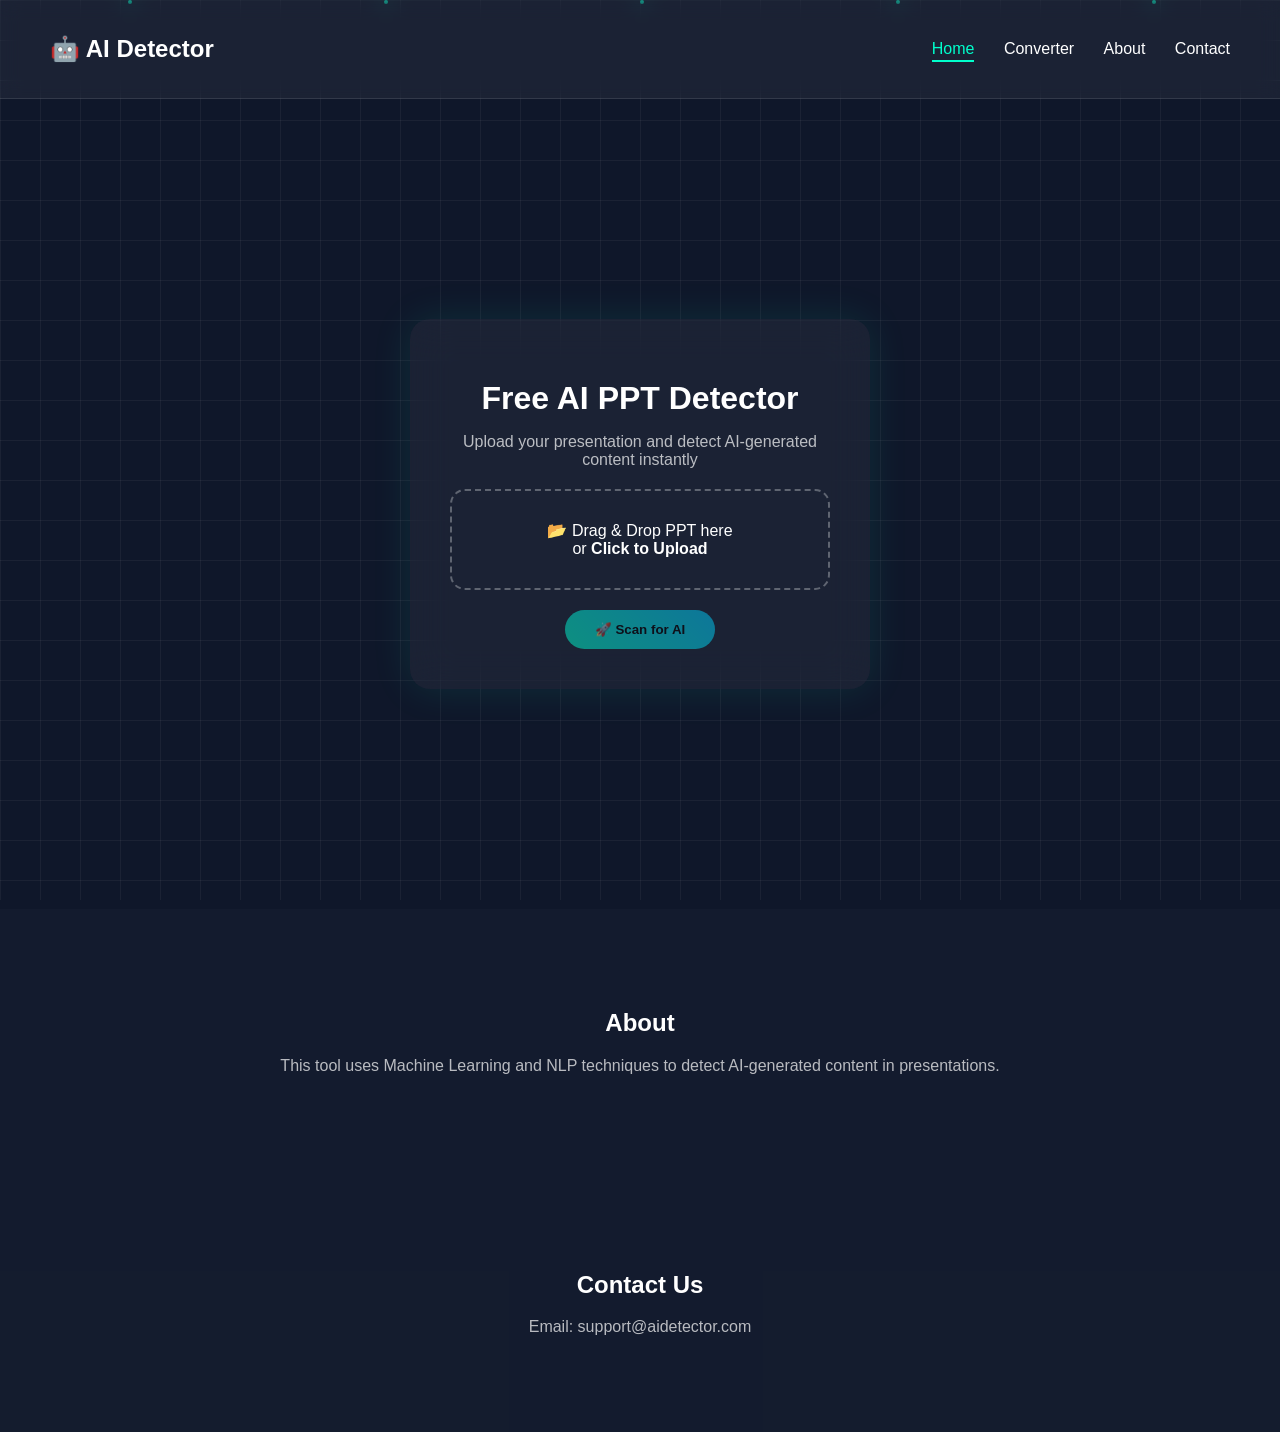
==== templates/index.html @ 137bdaca "Upload project without large dataset" ====
<!DOCTYPE html>
<html>
<head>
    <title>AI PPT Detector</title>
    <meta name="viewport" content="width=device-width, initial-scale=1.0">

    <style>
        body {
            margin: 0;
            font-family: 'Segoe UI', sans-serif;
            color: white;
            background: #0f172a;
            overflow-x: hidden;
        }

        /* GRID BACKGROUND */
        body::before {
            content: "";
            position: fixed;
            width: 100%;
            height: 100%;
            background-image: 
                linear-gradient(rgba(255,255,255,0.05) 1px, transparent 1px),
                linear-gradient(90deg, rgba(255,255,255,0.05) 1px, transparent 1px);
            background-size: 40px 40px;
            z-index: -1;
        }

        /* PARTICLES */
        .particles span {
            position: absolute;
            width: 4px;
            height: 4px;
            background: #00ffcc;
            border-radius: 50%;
            animation: float 10s linear infinite;
        }

        @keyframes float {
            from { transform: translateY(100vh); opacity: 0; }
            to { transform: translateY(-10vh); opacity: 1; }
        }

        /* NAVBAR */
        .navbar {
            display: flex;
            justify-content: space-between;
            align-items: center;
            padding: 15px 50px;
            background: rgba(255,255,255,0.05);
            backdrop-filter: blur(10px);
            border-bottom: 1px solid rgba(255,255,255,0.1);
            position: sticky;
            top: 0;
            z-index: 1000;
        }

        .nav-links a {
            margin-left: 25px;
            text-decoration: none;
            color: white;
            position: relative;
        }

        .nav-links a::after {
            content: "";
            position: absolute;
            width: 0%;
            height: 2px;
            bottom: -5px;
            left: 0;
            background: #00ffcc;
            transition: 0.3s;
        }

        .nav-links a:hover::after {
            width: 100%;
        }

        /* ACTIVE LINK */
        .nav-links a.active {
            color: #00ffcc;
        }

        .nav-links a.active::after {
            width: 100%;
        }

        /* MAIN */
        .main {
            display: flex;
            justify-content: center;
            align-items: center;
            height: 90vh;
        }

        /* CARD */
        .card {
            background: rgba(255,255,255,0.05);
            backdrop-filter: blur(20px);
            padding: 40px;
            border-radius: 20px;
            text-align: center;
            width: 380px;
            box-shadow: 0 0 40px rgba(0,255,200,0.1);
            animation: startup 1s ease;
        }

        @keyframes startup {
            from {
                opacity: 0;
                transform: scale(0.9) translateY(50px);
            }
            to {
                opacity: 1;
                transform: scale(1) translateY(0);
            }
        }

        h1 {
            margin-bottom: 10px;
        }

        p {
            opacity: 0.7;
        }

        /* UPLOAD BOX */
        .upload-box {
            border: 2px dashed rgba(255,255,255,0.3);
            padding: 30px;
            margin: 20px 0;
            border-radius: 15px;
            cursor: pointer;
            transition: 0.3s;
        }

        .upload-box.dragover {
            border-color: #00ffcc;
            background: rgba(0,255,200,0.1);
            transform: scale(1.02);
        }

        input[type="file"] {
            display: none;
        }

        /* PREVIEW */
        #filePreview {
            margin-top: 10px;
            display: none;
        }

        #fileName {
            font-weight: bold;
            color: #00ffcc;
        }

        #fileSize {
            font-size: 12px;
            opacity: 0.7;
        }

        #removeFile {
            margin-top: 8px;
            padding: 5px 10px;
            border: none;
            background: red;
            color: white;
            border-radius: 5px;
            cursor: pointer;
        }

        /* BUTTON */
        .scan-btn {
            padding: 12px 30px;
            border: none;
            border-radius: 30px;
            font-weight: bold;
            cursor: pointer;
            background: linear-gradient(45deg, #00ffcc, #00ccff);
            color: black;
            position: relative;
            overflow: hidden;
        }

        .scan-btn:disabled {
            opacity: 0.5;
            cursor: not-allowed;
        }

        .scan-btn::before {
            content: "";
            position: absolute;
            width: 200%;
            height: 200%;
            background: linear-gradient(120deg, transparent, rgba(255,255,255,0.6), transparent);
            top: -50%;
            left: -50%;
            transform: rotate(25deg);
            opacity: 0;
        }

        .scan-btn:hover::before {
            animation: shine 1s forwards;
        }

        @keyframes shine {
            0% { left: -50%; opacity: 0; }
            50% { opacity: 1; }
            100% { left: 150%; opacity: 0; }
        }

        .scan-btn:hover {
            transform: scale(1.05);
            box-shadow: 0 0 20px #00ffcc;
        }

        /* SECTIONS */
        .section {
            padding: 80px 20px;
            text-align: center;
            background: rgba(255,255,255,0.02);
        }

    </style>
</head>

<body>

<!-- PARTICLES -->
<div class="particles">
    <span style="left:10%; animation-delay:0s;"></span>
    <span style="left:30%; animation-delay:2s;"></span>
    <span style="left:50%; animation-delay:4s;"></span>
    <span style="left:70%; animation-delay:1s;"></span>
    <span style="left:90%; animation-delay:3s;"></span>
</div>

<!-- NAVBAR -->
<div class="navbar">
    <h2>🤖 AI Detector</h2>
    <div class="nav-links">
        <a href="/" class="active">Home</a>
        <a href="/converter">Converter</a>
        <a href="#about">About</a>
        <a href="#contact">Contact</a>
    </div>
</div>

<!-- MAIN -->
<div class="main">

    <div class="card">

        <h1>Free AI PPT Detector</h1>
        <p>Upload your presentation and detect AI-generated content instantly</p>

        <form id="uploadForm" action="/predict_ppt" method="post" enctype="multipart/form-data">

            <div id="dropArea" class="upload-box">
                <input type="file" id="fileInput" name="file" accept=".pptx">

                <div id="uploadText">
                    📂 Drag & Drop PPT here <br> or <b>Click to Upload</b>
                </div>

                <div id="filePreview">
                    <p id="fileName"></p>
                    <p id="fileSize"></p>
                    <button type="button" id="removeFile">❌ Remove</button>
                </div>
            </div>

            <button class="scan-btn" id="scanBtn" disabled>🚀 Scan for AI</button>

        </form>

    </div>

</div>

<!-- ABOUT -->
<div id="about" class="section">
    <h2>About</h2>
    <p>This tool uses Machine Learning and NLP techniques to detect AI-generated content in presentations.</p>
</div>

<!-- CONTACT -->
<div id="contact" class="section">
    <h2>Contact Us</h2>
    <p>Email: support@aidetector.com</p>
</div>

<!-- JS -->
<script>
const dropArea = document.getElementById("dropArea");
const fileInput = document.getElementById("fileInput");
const filePreview = document.getElementById("filePreview");
const fileName = document.getElementById("fileName");
const fileSize = document.getElementById("fileSize");
const removeBtn = document.getElementById("removeFile");
const scanBtn = document.getElementById("scanBtn");
const uploadText = document.getElementById("uploadText");

dropArea.addEventListener("click", () => fileInput.click());

["dragenter", "dragover"].forEach(event => {
    dropArea.addEventListener(event, e => {
        e.preventDefault();
        dropArea.classList.add("dragover");
    });
});

["dragleave", "drop"].forEach(event => {
    dropArea.addEventListener(event, e => {
        e.preventDefault();
        dropArea.classList.remove("dragover");
    });
});

dropArea.addEventListener("drop", e => {
    const file = e.dataTransfer.files[0];
    handleFile(file);
});

fileInput.addEventListener("change", () => {
    handleFile(fileInput.files[0]);
});

function handleFile(file) {
    if (!file) return;

    if (!file.name.endsWith(".pptx")) {
        alert("Only .pptx files allowed!");
        return;
    }

    const dataTransfer = new DataTransfer();
    dataTransfer.items.add(file);
    fileInput.files = dataTransfer.files;

    uploadText.style.display = "none";
    filePreview.style.display = "block";

    fileName.innerText = "📄 " + file.name;
    fileSize.innerText = (file.size / 1024).toFixed(2) + " KB";

    scanBtn.disabled = false;
}

removeBtn.addEventListener("click", () => {
    fileInput.value = "";
    filePreview.style.display = "none";
    uploadText.style.display = "block";
    scanBtn.disabled = true;
});
</script>

</body>
</html>
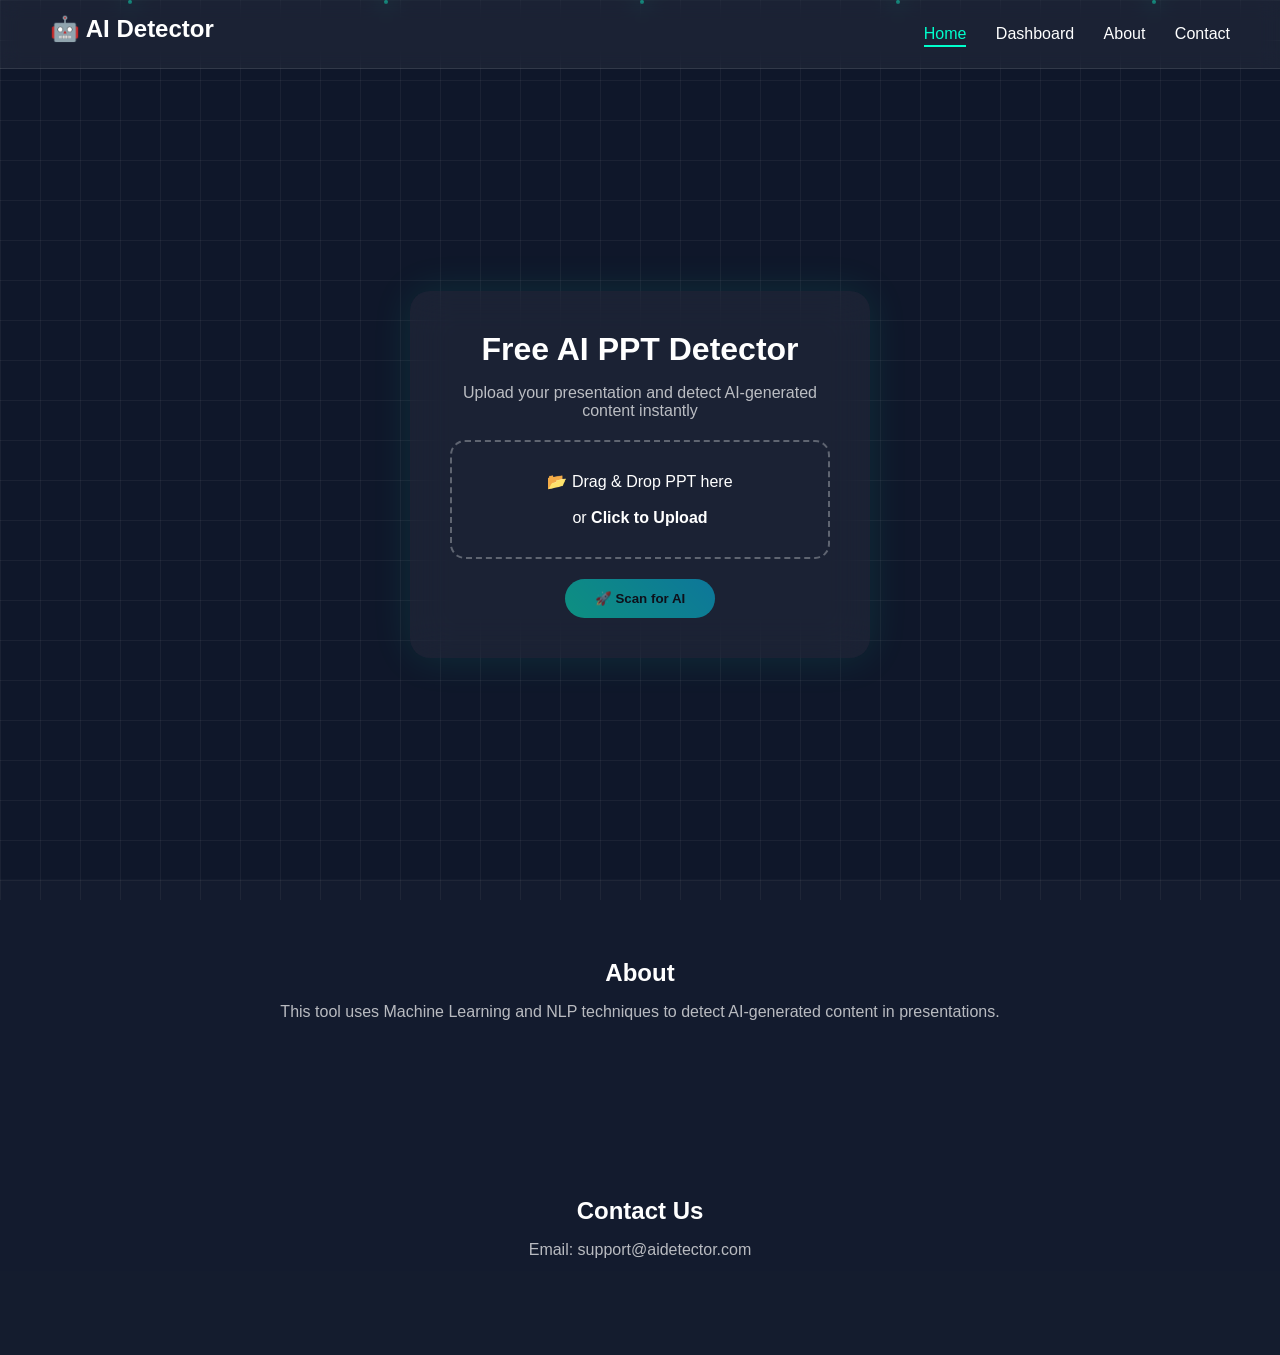
==== commit bc8751ef: "added dashboard" ====
--- a/templates/index.html
+++ b/templates/index.html
@@ -1,7 +1,7 @@
 <!DOCTYPE html>
 <html>
 <head>
-    <title>AI PPT Detector</title>
+    <title>AI PPT Detector & Dashboard</title>
     <meta name="viewport" content="width=device-width, initial-scale=1.0">
 
     <style>
@@ -60,6 +60,7 @@
             text-decoration: none;
             color: white;
             position: relative;
+            cursor: pointer;
         }
 
         .nav-links a::after {
@@ -77,7 +78,6 @@
             width: 100%;
         }
 
-        /* ACTIVE LINK */
         .nav-links a.active {
             color: #00ffcc;
         }
@@ -86,15 +86,30 @@
             width: 100%;
         }
 
-        /* MAIN */
-        .main {
+        /* VIEW CONTAINER */
+        .view {
+            display: none;
+            min-height: 90vh;
+            padding: 40px 20px;
+            box-sizing: border-box;
+            animation: startup 0.5s ease;
+        }
+
+        .view.active {
             display: flex;
+        }
+
+        #homeView {
             justify-content: center;
             align-items: center;
-            height: 90vh;
-        }
-
-        /* CARD */
+        }
+
+        #dashboardView {
+            flex-direction: column;
+            align-items: center;
+        }
+
+        /* CARD (Home) */
         .card {
             background: rgba(255,255,255,0.05);
             backdrop-filter: blur(20px);
@@ -103,21 +118,15 @@
             text-align: center;
             width: 380px;
             box-shadow: 0 0 40px rgba(0,255,200,0.1);
-            animation: startup 1s ease;
         }
 
         @keyframes startup {
-            from {
-                opacity: 0;
-                transform: scale(0.9) translateY(50px);
-            }
-            to {
-                opacity: 1;
-                transform: scale(1) translateY(0);
-            }
-        }
-
-        h1 {
+            from { opacity: 0; transform: translateY(20px); }
+            to { opacity: 1; transform: translateY(0); }
+        }
+
+        h1, h2, h3 {
+            margin-top: 0;
             margin-bottom: 10px;
         }
 
@@ -141,31 +150,17 @@
             transform: scale(1.02);
         }
 
-        input[type="file"] {
-            display: none;
-        }
+        input[type="file"] { display: none; }
 
         /* PREVIEW */
-        #filePreview {
-            margin-top: 10px;
-            display: none;
-        }
-
-        #fileName {
-            font-weight: bold;
-            color: #00ffcc;
-        }
-
-        #fileSize {
-            font-size: 12px;
-            opacity: 0.7;
-        }
-
+        #filePreview { margin-top: 10px; display: none; }
+        #fileName { font-weight: bold; color: #00ffcc; }
+        #fileSize { font-size: 12px; opacity: 0.7; }
         #removeFile {
             margin-top: 8px;
             padding: 5px 10px;
             border: none;
-            background: red;
+            background: rgba(255, 50, 50, 0.8);
             color: white;
             border-radius: 5px;
             cursor: pointer;
@@ -201,7 +196,7 @@
             opacity: 0;
         }
 
-        .scan-btn:hover::before {
+        .scan-btn:hover:not(:disabled)::before {
             animation: shine 1s forwards;
         }
 
@@ -211,10 +206,119 @@
             100% { left: 150%; opacity: 0; }
         }
 
-        .scan-btn:hover {
+        .scan-btn:hover:not(:disabled) {
             transform: scale(1.05);
             box-shadow: 0 0 20px #00ffcc;
         }
+
+        /* --- DASHBOARD STYLES --- */
+        .dashboard-header {
+            width: 100%;
+            max-width: 1200px;
+            margin-bottom: 30px;
+        }
+
+        .dashboard-grid {
+            display: grid;
+            grid-template-columns: repeat(auto-fit, minmax(300px, 1fr));
+            gap: 20px;
+            width: 100%;
+            max-width: 1200px;
+        }
+
+        .dash-card {
+            background: rgba(255,255,255,0.05);
+            backdrop-filter: blur(10px);
+            border: 1px solid rgba(255,255,255,0.1);
+            border-radius: 15px;
+            padding: 25px;
+            display: flex;
+            flex-direction: column;
+            box-shadow: 0 10px 30px rgba(0,0,0,0.2);
+        }
+
+        .dash-card h3 {
+            font-size: 16px;
+            color: #00ffcc;
+            margin-bottom: 20px;
+            border-bottom: 1px solid rgba(255,255,255,0.1);
+            padding-bottom: 10px;
+        }
+
+        /* Donut Chart Mockup */
+        .donut-chart {
+            width: 120px;
+            height: 120px;
+            border-radius: 50%;
+            background: conic-gradient(#00ffcc 80%, rgba(255,255,255,0.1) 0);
+            display: flex;
+            align-items: center;
+            justify-content: center;
+            margin: 10px auto;
+            position: relative;
+        }
+
+        .donut-chart::before {
+            content: "";
+            position: absolute;
+            width: 90px;
+            height: 90px;
+            background: #141e33; /* Matches slightly lighter than bg */
+            border-radius: 50%;
+        }
+
+        .donut-value {
+            position: relative;
+            font-size: 24px;
+            font-weight: bold;
+            color: white;
+            z-index: 1;
+        }
+
+        /* Bar Chart Mockup */
+        .bar-chart {
+            display: flex;
+            align-items: flex-end;
+            justify-content: space-between;
+            height: 120px;
+            margin-top: auto;
+            padding-top: 20px;
+        }
+
+        .bar {
+            width: 15%;
+            background: linear-gradient(to top, rgba(0,204,255,0.2), #00ccff);
+            border-radius: 5px 5px 0 0;
+            position: relative;
+            transition: 0.3s;
+        }
+
+        .bar:hover {
+            background: linear-gradient(to top, rgba(0,255,204,0.2), #00ffcc);
+            transform: scaleY(1.05);
+        }
+
+        .bar::after {
+            content: attr(data-val);
+            position: absolute;
+            top: -20px;
+            left: 50%;
+            transform: translateX(-50%);
+            font-size: 12px;
+            opacity: 0.8;
+        }
+
+        /* Stats List Mockup */
+        .stat-row {
+            display: flex;
+            justify-content: space-between;
+            padding: 10px 0;
+            border-bottom: 1px dashed rgba(255,255,255,0.1);
+            font-size: 14px;
+        }
+        .stat-row:last-child { border-bottom: none; }
+        .stat-label { opacity: 0.8; }
+        .stat-value { font-weight: bold; color: #00ccff; }
 
         /* SECTIONS */
         .section {
@@ -222,13 +326,11 @@
             text-align: center;
             background: rgba(255,255,255,0.02);
         }
-
     </style>
 </head>
 
 <body>
 
-<!-- PARTICLES -->
 <div class="particles">
     <span style="left:10%; animation-delay:0s;"></span>
     <span style="left:30%; animation-delay:2s;"></span>
@@ -237,63 +339,116 @@
     <span style="left:90%; animation-delay:3s;"></span>
 </div>
 
-<!-- NAVBAR -->
 <div class="navbar">
     <h2>🤖 AI Detector</h2>
     <div class="nav-links">
-        <a href="/" class="active">Home</a>
-        <a href="/converter">Converter</a>
+        <a onclick="switchTab('home')" id="nav-home" class="active">Home</a>
+        <a onclick="switchTab('dashboard')" id="nav-dash">Dashboard</a>
         <a href="#about">About</a>
         <a href="#contact">Contact</a>
     </div>
 </div>
 
-<!-- MAIN -->
-<div class="main">
-
+<div id="homeView" class="view active">
     <div class="card">
-
         <h1>Free AI PPT Detector</h1>
         <p>Upload your presentation and detect AI-generated content instantly</p>
 
         <form id="uploadForm" action="/predict_ppt" method="post" enctype="multipart/form-data">
-
             <div id="dropArea" class="upload-box">
                 <input type="file" id="fileInput" name="file" accept=".pptx">
-
                 <div id="uploadText">
-                    📂 Drag & Drop PPT here <br> or <b>Click to Upload</b>
+                    📂 Drag & Drop PPT here <br><br> or <b>Click to Upload</b>
                 </div>
-
                 <div id="filePreview">
                     <p id="fileName"></p>
                     <p id="fileSize"></p>
                     <button type="button" id="removeFile">❌ Remove</button>
                 </div>
             </div>
-
             <button class="scan-btn" id="scanBtn" disabled>🚀 Scan for AI</button>
-
         </form>
-
     </div>
-
 </div>
 
-<!-- ABOUT -->
+<div id="dashboardView" class="view">
+    <div class="dashboard-header">
+        <h2>Performance Dashboard</h2>
+        <p>Analyze AI detection statistics and presentation metrics.</p>
+    </div>
+
+    <div class="dashboard-grid">
+        <div class="dash-card">
+            <h3>Overall AI Risk Score</h3>
+            <div class="donut-chart">
+                <span class="donut-value">80%</span>
+            </div>
+            <p style="text-align: center; font-size: 14px; margin-top: 15px;">High probability of AI-generated content detected across recent scans.</p>
+        </div>
+
+        <div class="dash-card">
+            <h3>Recent Scan Metrics</h3>
+            <div class="stat-row">
+                <span class="stat-label">Total Presentations Scanned</span>
+                <span class="stat-value">142</span>
+            </div>
+            <div class="stat-row">
+                <span class="stat-label">AI Flags Triggered</span>
+                <span class="stat-value">84</span>
+            </div>
+            <div class="stat-row">
+                <span class="stat-label">Human Written Avg</span>
+                <span class="stat-value">62%</span>
+            </div>
+            <div class="stat-row">
+                <span class="stat-label">Processing Time</span>
+                <span class="stat-value">1.2s</span>
+            </div>
+        </div>
+
+        <div class="dash-card">
+            <h3>AI Detections by Month</h3>
+            <div class="bar-chart">
+                <div class="bar" style="height: 40%;" data-val="Jan"></div>
+                <div class="bar" style="height: 65%;" data-val="Feb"></div>
+                <div class="bar" style="height: 85%;" data-val="Mar"></div>
+                <div class="bar" style="height: 50%;" data-val="Apr"></div>
+                <div class="bar" style="height: 90%;" data-val="May"></div>
+                <div class="bar" style="height: 70%;" data-val="Jun"></div>
+            </div>
+        </div>
+    </div>
+</div>
+
 <div id="about" class="section">
     <h2>About</h2>
     <p>This tool uses Machine Learning and NLP techniques to detect AI-generated content in presentations.</p>
 </div>
 
-<!-- CONTACT -->
 <div id="contact" class="section">
     <h2>Contact Us</h2>
     <p>Email: support@aidetector.com</p>
 </div>
 
-<!-- JS -->
 <script>
+// --- UI TAB SWITCHING LOGIC ---
+function switchTab(tabId) {
+    // Update Nav Links
+    document.getElementById('nav-home').classList.remove('active');
+    document.getElementById('nav-dash').classList.remove('active');
+    
+    if(tabId === 'home') {
+        document.getElementById('nav-home').classList.add('active');
+        document.getElementById('homeView').classList.add('active');
+        document.getElementById('dashboardView').classList.remove('active');
+    } else {
+        document.getElementById('nav-dash').classList.add('active');
+        document.getElementById('dashboardView').classList.add('active');
+        document.getElementById('homeView').classList.remove('active');
+    }
+}
+
+// --- FILE UPLOAD LOGIC ---
 const dropArea = document.getElementById("dropArea");
 const fileInput = document.getElementById("fileInput");
 const filePreview = document.getElementById("filePreview");
@@ -349,7 +504,8 @@
     scanBtn.disabled = false;
 }
 
-removeBtn.addEventListener("click", () => {
+removeBtn.addEventListener("click", (e) => {
+    e.stopPropagation(); // Prevent triggering the upload click
     fileInput.value = "";
     filePreview.style.display = "none";
     uploadText.style.display = "block";
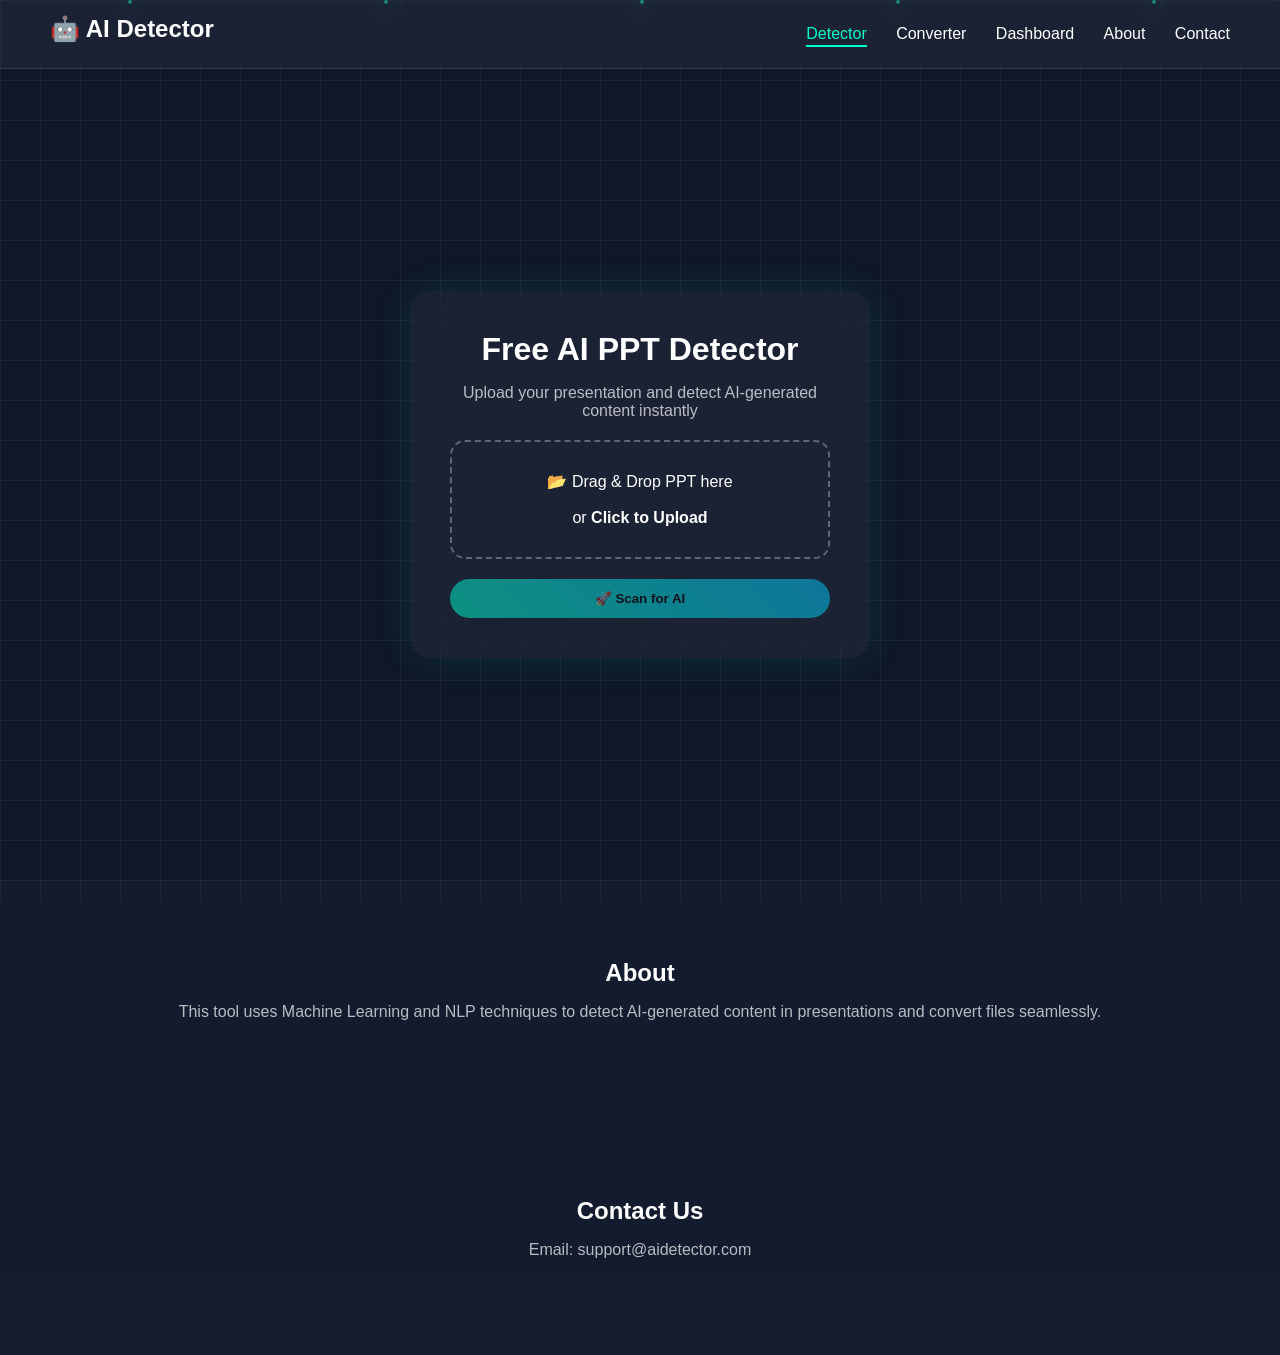
==== commit 21a8d43d: "interface changes" ====
--- a/templates/index.html
+++ b/templates/index.html
@@ -74,17 +74,8 @@
             transition: 0.3s;
         }
 
-        .nav-links a:hover::after {
-            width: 100%;
-        }
-
-        .nav-links a.active {
-            color: #00ffcc;
-        }
-
-        .nav-links a.active::after {
-            width: 100%;
-        }
+        .nav-links a:hover::after, .nav-links a.active::after { width: 100%; }
+        .nav-links a.active { color: #00ffcc; }
 
         /* VIEW CONTAINER */
         .view {
@@ -95,21 +86,11 @@
             animation: startup 0.5s ease;
         }
 
-        .view.active {
-            display: flex;
-        }
-
-        #homeView {
-            justify-content: center;
-            align-items: center;
-        }
-
-        #dashboardView {
-            flex-direction: column;
-            align-items: center;
-        }
-
-        /* CARD (Home) */
+        .view.active { display: flex; }
+        #homeView, #converterView { justify-content: center; align-items: center; }
+        #dashboardView { flex-direction: column; align-items: center; }
+
+        /* CARD (Home & Converter) */
         .card {
             background: rgba(255,255,255,0.05);
             backdrop-filter: blur(20px);
@@ -125,14 +106,8 @@
             to { opacity: 1; transform: translateY(0); }
         }
 
-        h1, h2, h3 {
-            margin-top: 0;
-            margin-bottom: 10px;
-        }
-
-        p {
-            opacity: 0.7;
-        }
+        h1, h2, h3 { margin-top: 0; margin-bottom: 10px; }
+        p { opacity: 0.7; }
 
         /* UPLOAD BOX */
         .upload-box {
@@ -153,10 +128,10 @@
         input[type="file"] { display: none; }
 
         /* PREVIEW */
-        #filePreview { margin-top: 10px; display: none; }
-        #fileName { font-weight: bold; color: #00ffcc; }
-        #fileSize { font-size: 12px; opacity: 0.7; }
-        #removeFile {
+        .file-preview { margin-top: 10px; display: none; }
+        .file-name { font-weight: bold; color: #00ffcc; }
+        .file-size { font-size: 12px; opacity: 0.7; }
+        .remove-file {
             margin-top: 8px;
             padding: 5px 10px;
             border: none;
@@ -177,12 +152,10 @@
             color: black;
             position: relative;
             overflow: hidden;
-        }
-
-        .scan-btn:disabled {
-            opacity: 0.5;
-            cursor: not-allowed;
-        }
+            width: 100%;
+        }
+
+        .scan-btn:disabled { opacity: 0.5; cursor: not-allowed; }
 
         .scan-btn::before {
             content: "";
@@ -196,9 +169,7 @@
             opacity: 0;
         }
 
-        .scan-btn:hover:not(:disabled)::before {
-            animation: shine 1s forwards;
-        }
+        .scan-btn:hover:not(:disabled)::before { animation: shine 1s forwards; }
 
         @keyframes shine {
             0% { left: -50%; opacity: 0; }
@@ -211,13 +182,26 @@
             box-shadow: 0 0 20px #00ffcc;
         }
 
+        /* FORMAT SELECTOR FOR CONVERTER */
+        .format-selector {
+            margin: 15px 0;
+            display: flex;
+            justify-content: space-between;
+            align-items: center;
+        }
+
+        .format-selector select {
+            padding: 8px;
+            border-radius: 5px;
+            background: rgba(0,0,0,0.5);
+            color: white;
+            border: 1px solid #00ffcc;
+            outline: none;
+            width: 60%;
+        }
+
         /* --- DASHBOARD STYLES --- */
-        .dashboard-header {
-            width: 100%;
-            max-width: 1200px;
-            margin-bottom: 30px;
-        }
-
+        .dashboard-header { width: 100%; max-width: 1200px; margin-bottom: 30px; }
         .dashboard-grid {
             display: grid;
             grid-template-columns: repeat(auto-fit, minmax(300px, 1fr));
@@ -263,17 +247,11 @@
             position: absolute;
             width: 90px;
             height: 90px;
-            background: #141e33; /* Matches slightly lighter than bg */
+            background: #141e33; 
             border-radius: 50%;
         }
 
-        .donut-value {
-            position: relative;
-            font-size: 24px;
-            font-weight: bold;
-            color: white;
-            z-index: 1;
-        }
+        .donut-value { position: relative; font-size: 24px; font-weight: bold; color: white; z-index: 1; }
 
         /* Bar Chart Mockup */
         .bar-chart {
@@ -309,13 +287,7 @@
         }
 
         /* Stats List Mockup */
-        .stat-row {
-            display: flex;
-            justify-content: space-between;
-            padding: 10px 0;
-            border-bottom: 1px dashed rgba(255,255,255,0.1);
-            font-size: 14px;
-        }
+        .stat-row { display: flex; justify-content: space-between; padding: 10px 0; border-bottom: 1px dashed rgba(255,255,255,0.1); font-size: 14px; }
         .stat-row:last-child { border-bottom: none; }
         .stat-label { opacity: 0.8; }
         .stat-value { font-weight: bold; color: #00ccff; }
@@ -342,7 +314,8 @@
 <div class="navbar">
     <h2>🤖 AI Detector</h2>
     <div class="nav-links">
-        <a onclick="switchTab('home')" id="nav-home" class="active">Home</a>
+        <a onclick="switchTab('home')" id="nav-home" class="active">Detector</a>
+        <a onclick="switchTab('converter')" id="nav-conv">Converter</a>
         <a onclick="switchTab('dashboard')" id="nav-dash">Dashboard</a>
         <a href="#about">About</a>
         <a href="#contact">Contact</a>
@@ -360,13 +333,46 @@
                 <div id="uploadText">
                     📂 Drag & Drop PPT here <br><br> or <b>Click to Upload</b>
                 </div>
-                <div id="filePreview">
-                    <p id="fileName"></p>
-                    <p id="fileSize"></p>
-                    <button type="button" id="removeFile">❌ Remove</button>
+                <div id="filePreview" class="file-preview">
+                    <p id="fileName" class="file-name"></p>
+                    <p id="fileSize" class="file-size"></p>
+                    <button type="button" id="removeFile" class="remove-file">❌ Remove</button>
                 </div>
             </div>
-            <button class="scan-btn" id="scanBtn" disabled>🚀 Scan for AI</button>
+            <button type="button" class="scan-btn" id="scanBtn" disabled>🚀 Scan for AI</button>
+        </form>
+    </div>
+</div>
+
+<div id="converterView" class="view">
+    <div class="card">
+        <h1>Universal File Converter</h1>
+        <p>Convert your documents between multiple formats securely.</p>
+
+        <form id="convertForm">
+            <div id="convDropArea" class="upload-box">
+                <input type="file" id="convFileInput" name="convFile">
+                <div id="convUploadText">
+                    📂 Drag & Drop File here <br><br> or <b>Click to Upload</b>
+                </div>
+                <div id="convFilePreview" class="file-preview">
+                    <p id="convFileName" class="file-name"></p>
+                    <p id="convFileSize" class="file-size"></p>
+                    <button type="button" id="convRemoveFile" class="remove-file">❌ Remove</button>
+                </div>
+            </div>
+
+            <div class="format-selector">
+                <label>Convert to:</label>
+                <select id="formatSelect">
+                    <option value="pdf">PDF (.pdf)</option>
+                    <option value="docx">Word (.docx)</option>
+                    <option value="pptx">PowerPoint (.pptx)</option>
+                    <option value="txt">Text (.txt)</option>
+                </select>
+            </div>
+
+            <button type="button" class="scan-btn" id="convertBtn" disabled>🔄 Convert File</button>
         </form>
     </div>
 </div>
@@ -388,22 +394,10 @@
 
         <div class="dash-card">
             <h3>Recent Scan Metrics</h3>
-            <div class="stat-row">
-                <span class="stat-label">Total Presentations Scanned</span>
-                <span class="stat-value">142</span>
-            </div>
-            <div class="stat-row">
-                <span class="stat-label">AI Flags Triggered</span>
-                <span class="stat-value">84</span>
-            </div>
-            <div class="stat-row">
-                <span class="stat-label">Human Written Avg</span>
-                <span class="stat-value">62%</span>
-            </div>
-            <div class="stat-row">
-                <span class="stat-label">Processing Time</span>
-                <span class="stat-value">1.2s</span>
-            </div>
+            <div class="stat-row"><span class="stat-label">Total Presentations Scanned</span><span class="stat-value">142</span></div>
+            <div class="stat-row"><span class="stat-label">AI Flags Triggered</span><span class="stat-value">84</span></div>
+            <div class="stat-row"><span class="stat-label">Human Written Avg</span><span class="stat-value">62%</span></div>
+            <div class="stat-row"><span class="stat-label">Processing Time</span><span class="stat-value">1.2s</span></div>
         </div>
 
         <div class="dash-card">
@@ -422,7 +416,7 @@
 
 <div id="about" class="section">
     <h2>About</h2>
-    <p>This tool uses Machine Learning and NLP techniques to detect AI-generated content in presentations.</p>
+    <p>This tool uses Machine Learning and NLP techniques to detect AI-generated content in presentations and convert files seamlessly.</p>
 </div>
 
 <div id="contact" class="section">
@@ -433,83 +427,165 @@
 <script>
 // --- UI TAB SWITCHING LOGIC ---
 function switchTab(tabId) {
-    // Update Nav Links
     document.getElementById('nav-home').classList.remove('active');
+    document.getElementById('nav-conv').classList.remove('active');
     document.getElementById('nav-dash').classList.remove('active');
+    
+    document.getElementById('homeView').classList.remove('active');
+    document.getElementById('converterView').classList.remove('active');
+    document.getElementById('dashboardView').classList.remove('active');
     
     if(tabId === 'home') {
         document.getElementById('nav-home').classList.add('active');
         document.getElementById('homeView').classList.add('active');
-        document.getElementById('dashboardView').classList.remove('active');
-    } else {
+    } else if (tabId === 'converter') {
+        document.getElementById('nav-conv').classList.add('active');
+        document.getElementById('converterView').classList.add('active');
+    } else if (tabId === 'dashboard') {
         document.getElementById('nav-dash').classList.add('active');
         document.getElementById('dashboardView').classList.add('active');
-        document.getElementById('homeView').classList.remove('active');
     }
 }
 
-// --- FILE UPLOAD LOGIC ---
-const dropArea = document.getElementById("dropArea");
-const fileInput = document.getElementById("fileInput");
-const filePreview = document.getElementById("filePreview");
-const fileName = document.getElementById("fileName");
-const fileSize = document.getElementById("fileSize");
-const removeBtn = document.getElementById("removeFile");
+// --- SHARED FILE HANDLER LOGIC ---
+function setupUpload(dropAreaId, fileInputId, filePreviewId, fileNameId, fileSizeId, removeBtnId, actionBtnId, uploadTextId, context) {
+    const dropArea = document.getElementById(dropAreaId);
+    const fileInput = document.getElementById(fileInputId);
+    const filePreview = document.getElementById(filePreviewId);
+    const fileName = document.getElementById(fileNameId);
+    const fileSize = document.getElementById(fileSizeId);
+    const removeBtn = document.getElementById(removeBtnId);
+    const actionBtn = document.getElementById(actionBtnId);
+    const uploadText = document.getElementById(uploadTextId);
+
+    dropArea.addEventListener("click", () => fileInput.click());
+
+    ["dragenter", "dragover"].forEach(event => {
+        dropArea.addEventListener(event, e => {
+            e.preventDefault();
+            dropArea.classList.add("dragover");
+        });
+    });
+
+    ["dragleave", "drop"].forEach(event => {
+        dropArea.addEventListener(event, e => {
+            e.preventDefault();
+            dropArea.classList.remove("dragover");
+        });
+    });
+
+    dropArea.addEventListener("drop", e => {
+        handleFileSelect(e.dataTransfer.files[0]);
+    });
+
+    fileInput.addEventListener("change", () => {
+        handleFileSelect(fileInput.files[0]);
+    });
+
+    removeBtn.addEventListener("click", (e) => {
+        e.stopPropagation(); 
+        fileInput.value = "";
+        filePreview.style.display = "none";
+        uploadText.style.display = "block";
+        actionBtn.disabled = true;
+    });
+
+    function handleFileSelect(file) {
+        if (!file) return;
+
+        const dataTransfer = new DataTransfer();
+        dataTransfer.items.add(file);
+
+        if (context === 'detector') {
+            if (!file.name.endsWith(".pptx")) {
+                alert("Only .pptx files allowed for the detector!");
+                return;
+            }
+        }
+        
+        fileInput.files = dataTransfer.files;
+        uploadText.style.display = "none";
+        filePreview.style.display = "block";
+        fileName.innerText = "📄 " + file.name;
+        fileSize.innerText = (file.size / 1024).toFixed(2) + " KB";
+        actionBtn.disabled = false;
+    }
+}
+
+// Initialize File Handlers
+setupUpload("dropArea", "fileInput", "filePreview", "fileName", "fileSize", "removeFile", "scanBtn", "uploadText", "detector");
+setupUpload("convDropArea", "convFileInput", "convFilePreview", "convFileName", "convFileSize", "convRemoveFile", "convertBtn", "convUploadText", "converter");
+
+// --- 1. DETECTOR SUBMIT LOGIC ---
 const scanBtn = document.getElementById("scanBtn");
-const uploadText = document.getElementById("uploadText");
-
-dropArea.addEventListener("click", () => fileInput.click());
-
-["dragenter", "dragover"].forEach(event => {
-    dropArea.addEventListener(event, e => {
-        e.preventDefault();
-        dropArea.classList.add("dragover");
-    });
+const uploadForm = document.getElementById("uploadForm");
+scanBtn.addEventListener("click", () => {
+    scanBtn.innerText = "⏳ Analyzing PPT...";
+    uploadForm.submit(); 
 });
 
-["dragleave", "drop"].forEach(event => {
-    dropArea.addEventListener(event, e => {
-        e.preventDefault();
-        dropArea.classList.remove("dragover");
-    });
-});
-
-dropArea.addEventListener("drop", e => {
-    const file = e.dataTransfer.files[0];
-    handleFile(file);
-});
-
-fileInput.addEventListener("change", () => {
-    handleFile(fileInput.files[0]);
-});
-
-function handleFile(file) {
+// --- 2. CONVERTER API LOGIC (THE DOWNLOAD FIX) ---
+const convertBtn = document.getElementById("convertBtn");
+convertBtn.addEventListener("click", async (e) => {
+    e.preventDefault();
+    const convFileInput = document.getElementById("convFileInput");
+    const file = convFileInput.files[0];
+    const format = document.getElementById("formatSelect").value;
+    
     if (!file) return;
 
-    if (!file.name.endsWith(".pptx")) {
-        alert("Only .pptx files allowed!");
+    // Determine backend conversion type based on file and dropdown
+    let type = "";
+    if (file.name.endsWith(".pptx")) {
+        type = (format === "pdf") ? "ppt-pdf" : "ppt-text";
+    } else if (file.name.endsWith(".txt")) {
+        type = "text-ppt";
+    } else {
+        alert("Unsupported conversion logic for this file type in backend.");
         return;
     }
 
-    const dataTransfer = new DataTransfer();
-    dataTransfer.items.add(file);
-    fileInput.files = dataTransfer.files;
-
-    uploadText.style.display = "none";
-    filePreview.style.display = "block";
-
-    fileName.innerText = "📄 " + file.name;
-    fileSize.innerText = (file.size / 1024).toFixed(2) + " KB";
-
-    scanBtn.disabled = false;
-}
-
-removeBtn.addEventListener("click", (e) => {
-    e.stopPropagation(); // Prevent triggering the upload click
-    fileInput.value = "";
-    filePreview.style.display = "none";
-    uploadText.style.display = "block";
-    scanBtn.disabled = true;
+    const formData = new FormData();
+    formData.append("file", file);
+    formData.append("type", type);
+
+    convertBtn.innerText = "⏳ Converting...";
+    convertBtn.disabled = true;
+
+    try {
+        const response = await fetch("/api/convert", { method: "POST", body: formData });
+        const data = await response.json();
+
+        if (data.status === "success" && data.file_b64) {
+            // Trigger the Download
+            const byteCharacters = atob(data.file_b64);
+            const byteNumbers = new Array(byteCharacters.length);
+            for (let i = 0; i < byteCharacters.length; i++) {
+                byteNumbers[i] = byteCharacters.charCodeAt(i);
+            }
+            const byteArray = new Uint8Array(byteNumbers);
+            const blob = new Blob([byteArray], { type: data.mime_type });
+            const url = window.URL.createObjectURL(blob);
+            
+            const link = document.createElement('a');
+            link.href = url;
+            link.download = file.name.split('.')[0] + "_converted" + data.extension;
+            document.body.appendChild(link);
+            link.click();
+            document.body.removeChild(link);
+            window.URL.revokeObjectURL(url);
+            
+            alert("✅ Conversion Successful! File is downloading.");
+        } else {
+            alert("❌ Error: " + (data.error || "Unknown server error"));
+        }
+    } catch (err) {
+        alert("❌ Failed to connect to server. Check your console/terminal.");
+        console.error(err);
+    } finally {
+        convertBtn.innerText = "🔄 Convert File";
+        convertBtn.disabled = false;
+    }
 });
 </script>
 
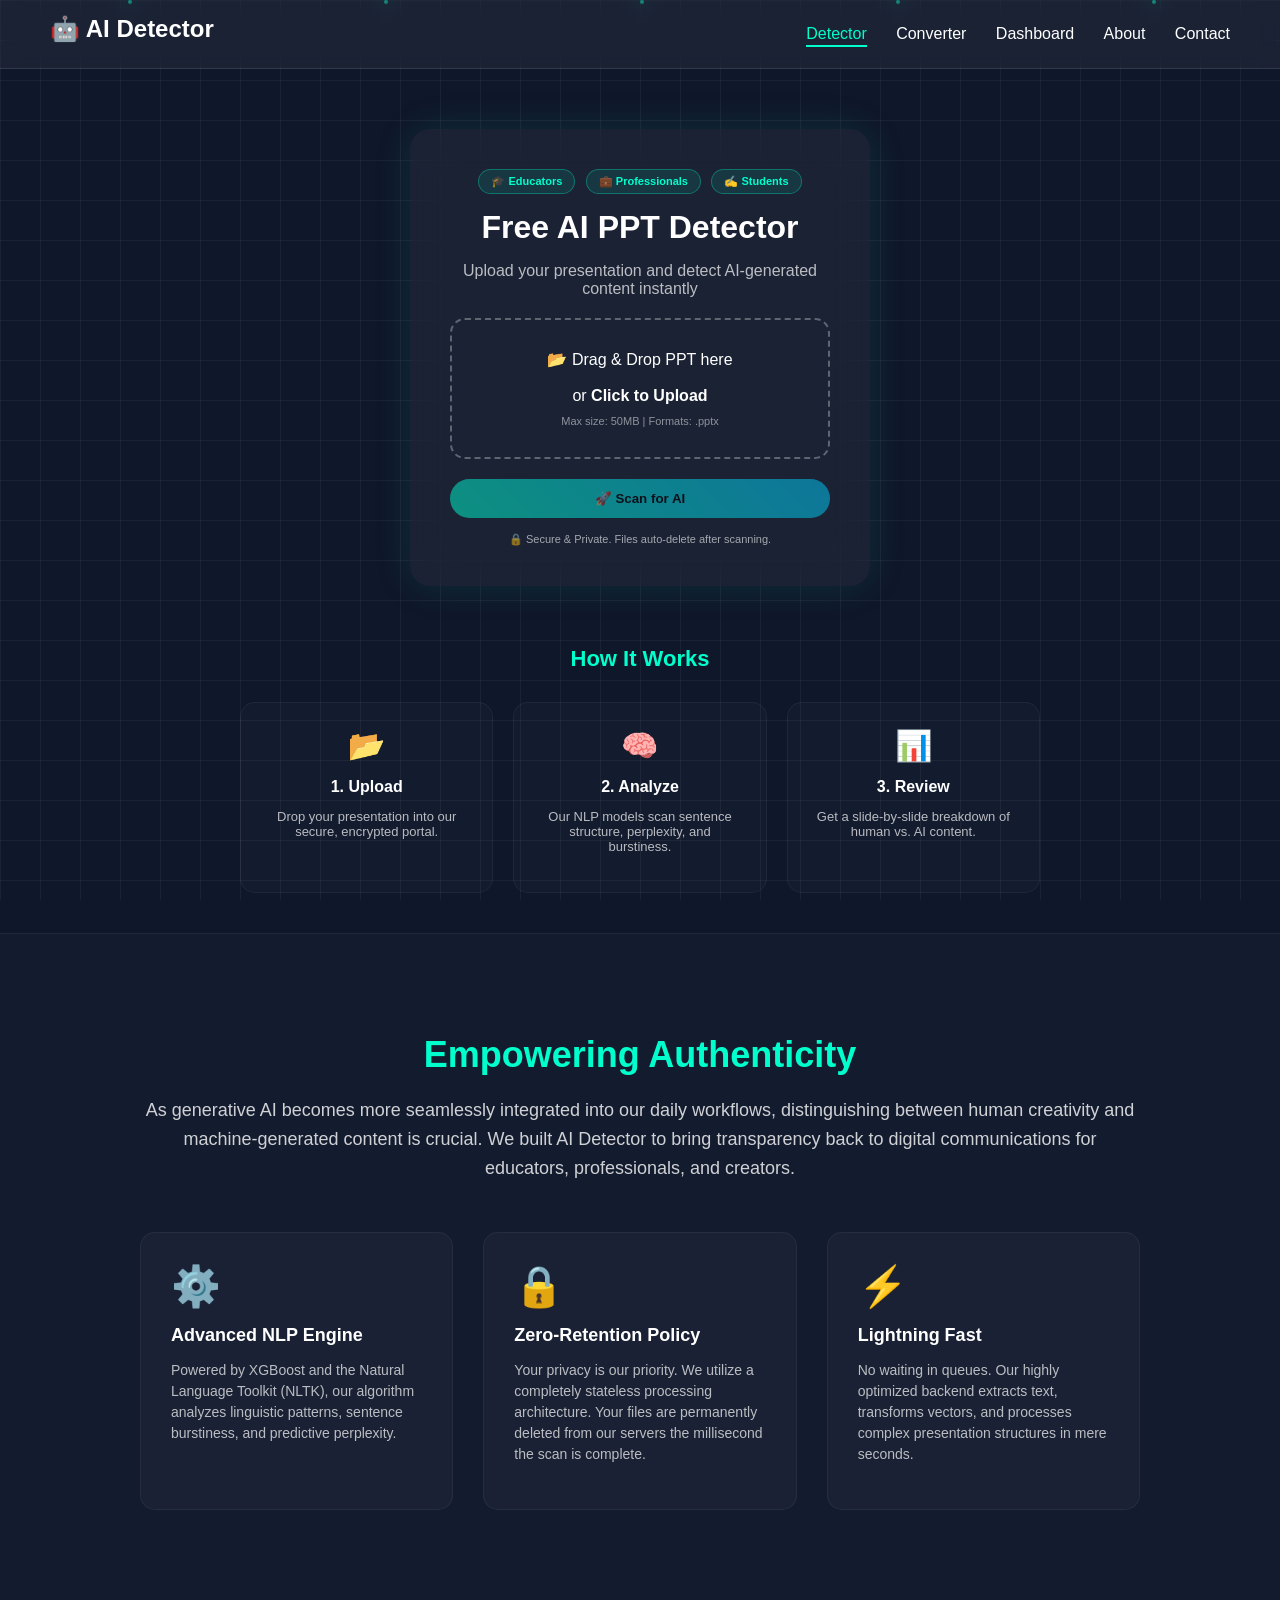
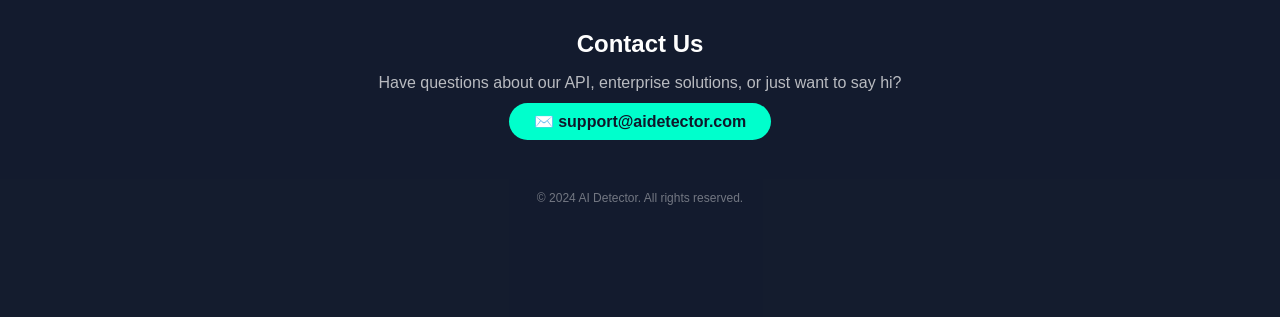
==== commit ff47ebce: "converter fixed , added about details" ====
--- a/templates/index.html
+++ b/templates/index.html
@@ -87,7 +87,7 @@
         }
 
         .view.active { display: flex; }
-        #homeView, #converterView { justify-content: center; align-items: center; }
+        #homeView, #converterView { flex-direction: column; align-items: center; justify-content: flex-start; padding-top: 60px; }
         #dashboardView { flex-direction: column; align-items: center; }
 
         /* CARD (Home & Converter) */
@@ -109,6 +109,20 @@
         h1, h2, h3 { margin-top: 0; margin-bottom: 10px; }
         p { opacity: 0.7; }
 
+        /* BADGES */
+        .badge-container { margin-bottom: 15px; }
+        .badge {
+            display: inline-block;
+            padding: 5px 12px;
+            border-radius: 20px;
+            font-size: 11px;
+            font-weight: bold;
+            background: rgba(0, 255, 204, 0.1);
+            color: #00ffcc;
+            border: 1px solid rgba(0, 255, 204, 0.3);
+            margin: 0 3px;
+        }
+
         /* UPLOAD BOX */
         .upload-box {
             border: 2px dashed rgba(255,255,255,0.3);
@@ -127,9 +141,11 @@
 
         input[type="file"] { display: none; }
 
+        .file-constraints { font-size: 11px; opacity: 0.5; margin-top: 10px; display: block; }
+
         /* PREVIEW */
         .file-preview { margin-top: 10px; display: none; }
-        .file-name { font-weight: bold; color: #00ffcc; }
+        .file-name { font-weight: bold; color: #00ffcc; word-break: break-all; }
         .file-size { font-size: 12px; opacity: 0.7; }
         .remove-file {
             margin-top: 8px;
@@ -182,122 +198,60 @@
             box-shadow: 0 0 20px #00ffcc;
         }
 
-        /* FORMAT SELECTOR FOR CONVERTER */
-        .format-selector {
-            margin: 15px 0;
-            display: flex;
-            justify-content: space-between;
-            align-items: center;
-        }
-
-        .format-selector select {
-            padding: 8px;
-            border-radius: 5px;
-            background: rgba(0,0,0,0.5);
-            color: white;
-            border: 1px solid #00ffcc;
-            outline: none;
-            width: 60%;
-        }
-
-        /* --- DASHBOARD STYLES --- */
-        .dashboard-header { width: 100%; max-width: 1200px; margin-bottom: 30px; }
-        .dashboard-grid {
-            display: grid;
-            grid-template-columns: repeat(auto-fit, minmax(300px, 1fr));
-            gap: 20px;
-            width: 100%;
-            max-width: 1200px;
-        }
-
-        .dash-card {
-            background: rgba(255,255,255,0.05);
-            backdrop-filter: blur(10px);
-            border: 1px solid rgba(255,255,255,0.1);
-            border-radius: 15px;
-            padding: 25px;
-            display: flex;
-            flex-direction: column;
-            box-shadow: 0 10px 30px rgba(0,0,0,0.2);
-        }
-
-        .dash-card h3 {
-            font-size: 16px;
-            color: #00ffcc;
-            margin-bottom: 20px;
-            border-bottom: 1px solid rgba(255,255,255,0.1);
-            padding-bottom: 10px;
-        }
-
-        /* Donut Chart Mockup */
-        .donut-chart {
-            width: 120px;
-            height: 120px;
-            border-radius: 50%;
-            background: conic-gradient(#00ffcc 80%, rgba(255,255,255,0.1) 0);
+        /* TRUST TEXT */
+        .trust-text {
+            font-size: 11px;
+            opacity: 0.6;
+            margin-top: 15px;
             display: flex;
             align-items: center;
             justify-content: center;
-            margin: 10px auto;
-            position: relative;
-        }
-
-        .donut-chart::before {
-            content: "";
-            position: absolute;
-            width: 90px;
-            height: 90px;
-            background: #141e33; 
-            border-radius: 50%;
-        }
-
+            gap: 5px;
+        }
+
+        /* HOW IT WORKS */
+        .how-it-works { margin-top: 60px; text-align: center; width: 100%; max-width: 800px; }
+        .how-it-works h2 { color: #00ffcc; font-size: 22px; margin-bottom: 30px; }
+        .steps-container { display: grid; grid-template-columns: repeat(auto-fit, minmax(200px, 1fr)); gap: 20px; }
+        .step-card { background: rgba(255,255,255,0.02); padding: 25px; border-radius: 15px; border: 1px solid rgba(255,255,255,0.05); transition: transform 0.3s; }
+        .step-card:hover { transform: translateY(-5px); background: rgba(255,255,255,0.05); }
+        .step-icon { font-size: 30px; margin-bottom: 15px; }
+        .step-card h3 { font-size: 16px; margin-bottom: 10px; color: white; }
+        .step-card p { font-size: 13px; opacity: 0.7; }
+
+        /* FORMAT SELECTOR FOR CONVERTER */
+        .format-selector { margin: 15px 0; display: flex; justify-content: space-between; align-items: center; }
+        .format-selector select { padding: 8px; border-radius: 5px; background: rgba(0,0,0,0.5); color: white; border: 1px solid #00ffcc; outline: none; width: 60%; }
+
+        /* DASHBOARD STYLES */
+        .dashboard-header { width: 100%; max-width: 1200px; margin-bottom: 30px; text-align: center;}
+        .dashboard-grid { display: grid; grid-template-columns: repeat(auto-fit, minmax(300px, 1fr)); gap: 20px; width: 100%; max-width: 1200px; }
+        .dash-card { background: rgba(255,255,255,0.05); backdrop-filter: blur(10px); border: 1px solid rgba(255,255,255,0.1); border-radius: 15px; padding: 25px; display: flex; flex-direction: column; box-shadow: 0 10px 30px rgba(0,0,0,0.2); }
+        .dash-card h3 { font-size: 16px; color: #00ffcc; margin-bottom: 20px; border-bottom: 1px solid rgba(255,255,255,0.1); padding-bottom: 10px; }
+        .donut-chart { width: 120px; height: 120px; border-radius: 50%; background: conic-gradient(#00ffcc 80%, rgba(255,255,255,0.1) 0); display: flex; align-items: center; justify-content: center; margin: 10px auto; position: relative; }
+        .donut-chart::before { content: ""; position: absolute; width: 90px; height: 90px; background: #141e33; border-radius: 50%; }
         .donut-value { position: relative; font-size: 24px; font-weight: bold; color: white; z-index: 1; }
-
-        /* Bar Chart Mockup */
-        .bar-chart {
-            display: flex;
-            align-items: flex-end;
-            justify-content: space-between;
-            height: 120px;
-            margin-top: auto;
-            padding-top: 20px;
-        }
-
-        .bar {
-            width: 15%;
-            background: linear-gradient(to top, rgba(0,204,255,0.2), #00ccff);
-            border-radius: 5px 5px 0 0;
-            position: relative;
-            transition: 0.3s;
-        }
-
-        .bar:hover {
-            background: linear-gradient(to top, rgba(0,255,204,0.2), #00ffcc);
-            transform: scaleY(1.05);
-        }
-
-        .bar::after {
-            content: attr(data-val);
-            position: absolute;
-            top: -20px;
-            left: 50%;
-            transform: translateX(-50%);
-            font-size: 12px;
-            opacity: 0.8;
-        }
-
-        /* Stats List Mockup */
+        .bar-chart { display: flex; align-items: flex-end; justify-content: space-between; height: 120px; margin-top: auto; padding-top: 20px; }
+        .bar { width: 15%; background: linear-gradient(to top, rgba(0,204,255,0.2), #00ccff); border-radius: 5px 5px 0 0; position: relative; transition: 0.3s; }
+        .bar:hover { background: linear-gradient(to top, rgba(0,255,204,0.2), #00ffcc); transform: scaleY(1.05); }
+        .bar::after { content: attr(data-val); position: absolute; top: -20px; left: 50%; transform: translateX(-50%); font-size: 12px; opacity: 0.8; }
         .stat-row { display: flex; justify-content: space-between; padding: 10px 0; border-bottom: 1px dashed rgba(255,255,255,0.1); font-size: 14px; }
         .stat-row:last-child { border-bottom: none; }
         .stat-label { opacity: 0.8; }
         .stat-value { font-weight: bold; color: #00ccff; }
-
-        /* SECTIONS */
-        .section {
-            padding: 80px 20px;
-            text-align: center;
-            background: rgba(255,255,255,0.02);
-        }
+        
+        /* NEW ABOUT PAGE STYLES */
+        .section { padding: 100px 20px; text-align: center; background: rgba(255,255,255,0.02); border-top: 1px solid rgba(255,255,255,0.05); }
+        .about-container { max-width: 1000px; margin: 0 auto; }
+        .about-title { color: #00ffcc; font-size: 36px; margin-bottom: 20px; }
+        .about-subtitle { font-size: 18px; opacity: 0.8; margin-bottom: 50px; line-height: 1.6; }
+        .about-grid { display: grid; grid-template-columns: repeat(auto-fit, minmax(250px, 1fr)); gap: 30px; }
+        .about-card { background: rgba(255,255,255,0.03); border: 1px solid rgba(255,255,255,0.05); padding: 30px; border-radius: 15px; transition: 0.3s; text-align: left;}
+        .about-card:hover { background: rgba(255,255,255,0.08); transform: translateY(-5px); border-color: #00ffcc; }
+        .about-card-icon { font-size: 40px; margin-bottom: 15px; }
+        .about-card h3 { color: white; font-size: 18px; margin-bottom: 10px;}
+        .about-card p { opacity: 0.7; font-size: 14px; line-height: 1.5; }
+        
     </style>
 </head>
 
@@ -323,7 +277,14 @@
 </div>
 
 <div id="homeView" class="view active">
+    
     <div class="card">
+        <div class="badge-container">
+            <span class="badge">🎓 Educators</span>
+            <span class="badge">💼 Professionals</span>
+            <span class="badge">✍️ Students</span>
+        </div>
+
         <h1>Free AI PPT Detector</h1>
         <p>Upload your presentation and detect AI-generated content instantly</p>
 
@@ -332,6 +293,7 @@
                 <input type="file" id="fileInput" name="file" accept=".pptx">
                 <div id="uploadText">
                     📂 Drag & Drop PPT here <br><br> or <b>Click to Upload</b>
+                    <span class="file-constraints">Max size: 50MB | Formats: .pptx</span>
                 </div>
                 <div id="filePreview" class="file-preview">
                     <p id="fileName" class="file-name"></p>
@@ -340,8 +302,32 @@
                 </div>
             </div>
             <button type="button" class="scan-btn" id="scanBtn" disabled>🚀 Scan for AI</button>
+            
+            <div class="trust-text">🔒 Secure & Private. Files auto-delete after scanning.</div>
         </form>
     </div>
+
+    <div class="how-it-works">
+        <h2>How It Works</h2>
+        <div class="steps-container">
+            <div class="step-card">
+                <div class="step-icon">📂</div>
+                <h3>1. Upload</h3>
+                <p>Drop your presentation into our secure, encrypted portal.</p>
+            </div>
+            <div class="step-card">
+                <div class="step-icon">🧠</div>
+                <h3>2. Analyze</h3>
+                <p>Our NLP models scan sentence structure, perplexity, and burstiness.</p>
+            </div>
+            <div class="step-card">
+                <div class="step-icon">📊</div>
+                <h3>3. Review</h3>
+                <p>Get a slide-by-slide breakdown of human vs. AI content.</p>
+            </div>
+        </div>
+    </div>
+
 </div>
 
 <div id="converterView" class="view">
@@ -354,6 +340,7 @@
                 <input type="file" id="convFileInput" name="convFile">
                 <div id="convUploadText">
                     📂 Drag & Drop File here <br><br> or <b>Click to Upload</b>
+                    <span class="file-constraints">Formats: .pptx, .txt, .pdf</span>
                 </div>
                 <div id="convFilePreview" class="file-preview">
                     <p id="convFileName" class="file-name"></p>
@@ -373,6 +360,8 @@
             </div>
 
             <button type="button" class="scan-btn" id="convertBtn" disabled>🔄 Convert File</button>
+            
+            <div class="trust-text">🔒 Stateless Conversion. No files are stored.</div>
         </form>
     </div>
 </div>
@@ -415,13 +404,37 @@
 </div>
 
 <div id="about" class="section">
-    <h2>About</h2>
-    <p>This tool uses Machine Learning and NLP techniques to detect AI-generated content in presentations and convert files seamlessly.</p>
+    <div class="about-container">
+        <h2 class="about-title">Empowering Authenticity</h2>
+        <p class="about-subtitle">
+            As generative AI becomes more seamlessly integrated into our daily workflows, distinguishing between human creativity and machine-generated content is crucial. We built AI Detector to bring transparency back to digital communications for educators, professionals, and creators.
+        </p>
+
+        <div class="about-grid">
+            <div class="about-card">
+                <div class="about-card-icon">⚙️</div>
+                <h3>Advanced NLP Engine</h3>
+                <p>Powered by XGBoost and the Natural Language Toolkit (NLTK), our algorithm analyzes linguistic patterns, sentence burstiness, and predictive perplexity.</p>
+            </div>
+            <div class="about-card">
+                <div class="about-card-icon">🔒</div>
+                <h3>Zero-Retention Policy</h3>
+                <p>Your privacy is our priority. We utilize a completely stateless processing architecture. Your files are permanently deleted from our servers the millisecond the scan is complete.</p>
+            </div>
+            <div class="about-card">
+                <div class="about-card-icon">⚡</div>
+                <h3>Lightning Fast</h3>
+                <p>No waiting in queues. Our highly optimized backend extracts text, transforms vectors, and processes complex presentation structures in mere seconds.</p>
+            </div>
+        </div>
+    </div>
 </div>
 
-<div id="contact" class="section">
+<div id="contact" class="section" style="border-top:none; padding-top: 20px;">
     <h2>Contact Us</h2>
-    <p>Email: support@aidetector.com</p>
+    <p style="opacity: 0.7; margin-bottom: 20px;">Have questions about our API, enterprise solutions, or just want to say hi?</p>
+    <a href="mailto:support@aidetector.com" style="color: #0f172a; background: #00ffcc; padding: 10px 25px; border-radius: 20px; text-decoration: none; font-weight: bold;">✉️ support@aidetector.com</a>
+    <p style="font-size: 12px; opacity: 0.4; margin-top: 60px;">© 2024 AI Detector. All rights reserved.</p>
 </div>
 
 <script>
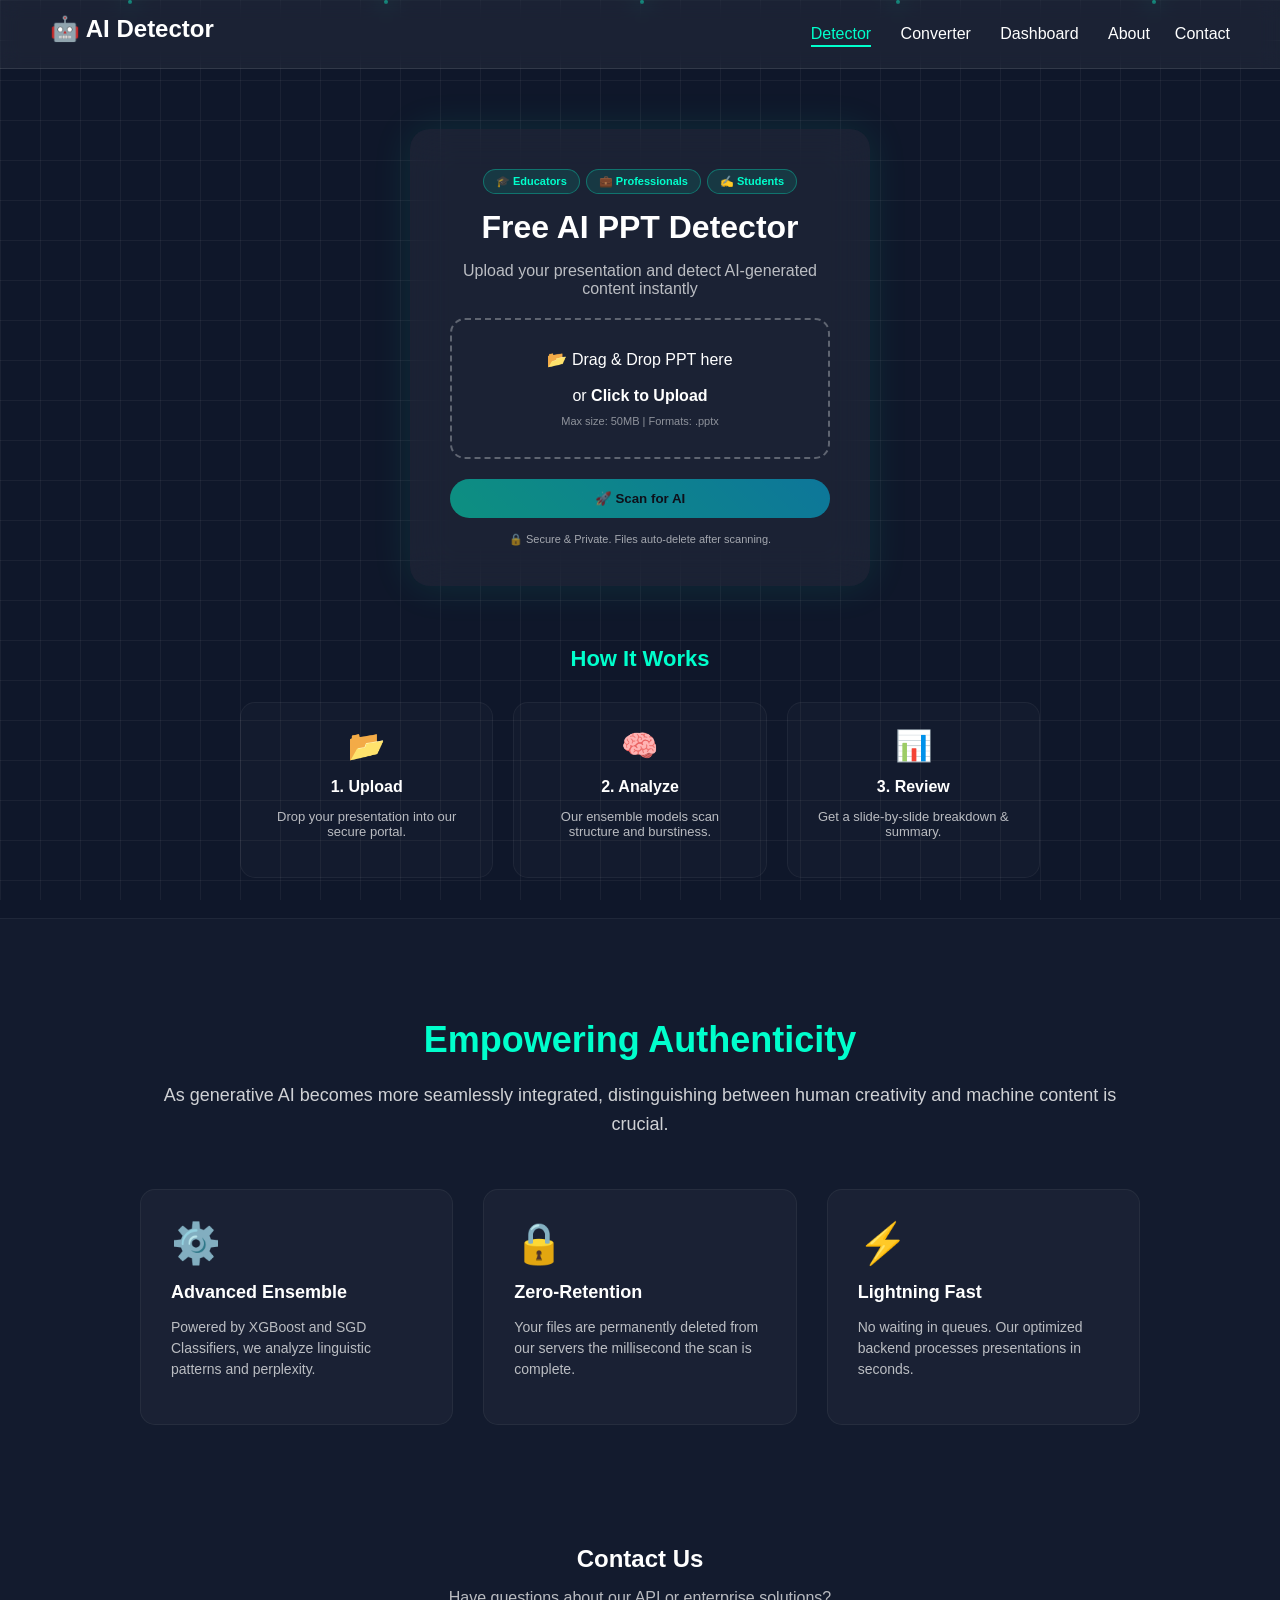
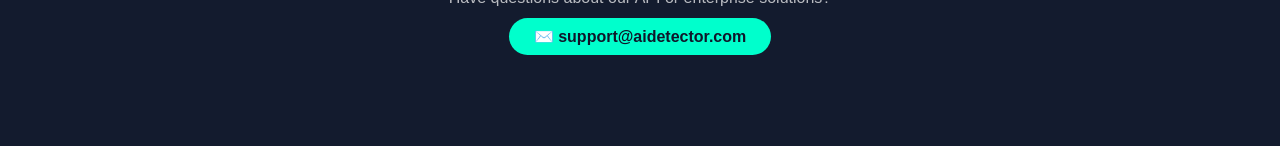
==== commit 93520092: "basic rag" ====
--- a/templates/index.html
+++ b/templates/index.html
@@ -3,213 +3,41 @@
 <head>
     <title>AI PPT Detector & Dashboard</title>
     <meta name="viewport" content="width=device-width, initial-scale=1.0">
-
     <style>
-        body {
-            margin: 0;
-            font-family: 'Segoe UI', sans-serif;
-            color: white;
-            background: #0f172a;
-            overflow-x: hidden;
-        }
-
-        /* GRID BACKGROUND */
-        body::before {
-            content: "";
-            position: fixed;
-            width: 100%;
-            height: 100%;
-            background-image: 
-                linear-gradient(rgba(255,255,255,0.05) 1px, transparent 1px),
-                linear-gradient(90deg, rgba(255,255,255,0.05) 1px, transparent 1px);
-            background-size: 40px 40px;
-            z-index: -1;
-        }
-
-        /* PARTICLES */
-        .particles span {
-            position: absolute;
-            width: 4px;
-            height: 4px;
-            background: #00ffcc;
-            border-radius: 50%;
-            animation: float 10s linear infinite;
-        }
-
-        @keyframes float {
-            from { transform: translateY(100vh); opacity: 0; }
-            to { transform: translateY(-10vh); opacity: 1; }
-        }
-
-        /* NAVBAR */
-        .navbar {
-            display: flex;
-            justify-content: space-between;
-            align-items: center;
-            padding: 15px 50px;
-            background: rgba(255,255,255,0.05);
-            backdrop-filter: blur(10px);
-            border-bottom: 1px solid rgba(255,255,255,0.1);
-            position: sticky;
-            top: 0;
-            z-index: 1000;
-        }
-
-        .nav-links a {
-            margin-left: 25px;
-            text-decoration: none;
-            color: white;
-            position: relative;
-            cursor: pointer;
-        }
-
-        .nav-links a::after {
-            content: "";
-            position: absolute;
-            width: 0%;
-            height: 2px;
-            bottom: -5px;
-            left: 0;
-            background: #00ffcc;
-            transition: 0.3s;
-        }
-
+        body { margin: 0; font-family: 'Segoe UI', sans-serif; color: white; background: #0f172a; overflow-x: hidden; }
+        body::before { content: ""; position: fixed; width: 100%; height: 100%; background-image: linear-gradient(rgba(255,255,255,0.05) 1px, transparent 1px), linear-gradient(90deg, rgba(255,255,255,0.05) 1px, transparent 1px); background-size: 40px 40px; z-index: -1; }
+        .particles span { position: absolute; width: 4px; height: 4px; background: #00ffcc; border-radius: 50%; animation: float 10s linear infinite; }
+        @keyframes float { from { transform: translateY(100vh); opacity: 0; } to { transform: translateY(-10vh); opacity: 1; } }
+        .navbar { display: flex; justify-content: space-between; align-items: center; padding: 15px 50px; background: rgba(255,255,255,0.05); backdrop-filter: blur(10px); border-bottom: 1px solid rgba(255,255,255,0.1); position: sticky; top: 0; z-index: 1000; }
+        .nav-links a { margin-left: 25px; text-decoration: none; color: white; position: relative; cursor: pointer; }
+        .nav-links a::after { content: ""; position: absolute; width: 0%; height: 2px; bottom: -5px; left: 0; background: #00ffcc; transition: 0.3s; }
         .nav-links a:hover::after, .nav-links a.active::after { width: 100%; }
         .nav-links a.active { color: #00ffcc; }
-
-        /* VIEW CONTAINER */
-        .view {
-            display: none;
-            min-height: 90vh;
-            padding: 40px 20px;
-            box-sizing: border-box;
-            animation: startup 0.5s ease;
-        }
-
+        .view { display: none; min-height: 90vh; padding: 40px 20px; box-sizing: border-box; animation: startup 0.5s ease; }
         .view.active { display: flex; }
         #homeView, #converterView { flex-direction: column; align-items: center; justify-content: flex-start; padding-top: 60px; }
         #dashboardView { flex-direction: column; align-items: center; }
-
-        /* CARD (Home & Converter) */
-        .card {
-            background: rgba(255,255,255,0.05);
-            backdrop-filter: blur(20px);
-            padding: 40px;
-            border-radius: 20px;
-            text-align: center;
-            width: 380px;
-            box-shadow: 0 0 40px rgba(0,255,200,0.1);
-        }
-
-        @keyframes startup {
-            from { opacity: 0; transform: translateY(20px); }
-            to { opacity: 1; transform: translateY(0); }
-        }
-
+        .card { background: rgba(255,255,255,0.05); backdrop-filter: blur(20px); padding: 40px; border-radius: 20px; text-align: center; width: 380px; box-shadow: 0 0 40px rgba(0,255,200,0.1); }
+        @keyframes startup { from { opacity: 0; transform: translateY(20px); } to { opacity: 1; transform: translateY(0); } }
         h1, h2, h3 { margin-top: 0; margin-bottom: 10px; }
         p { opacity: 0.7; }
-
-        /* BADGES */
         .badge-container { margin-bottom: 15px; }
-        .badge {
-            display: inline-block;
-            padding: 5px 12px;
-            border-radius: 20px;
-            font-size: 11px;
-            font-weight: bold;
-            background: rgba(0, 255, 204, 0.1);
-            color: #00ffcc;
-            border: 1px solid rgba(0, 255, 204, 0.3);
-            margin: 0 3px;
-        }
-
-        /* UPLOAD BOX */
-        .upload-box {
-            border: 2px dashed rgba(255,255,255,0.3);
-            padding: 30px;
-            margin: 20px 0;
-            border-radius: 15px;
-            cursor: pointer;
-            transition: 0.3s;
-        }
-
-        .upload-box.dragover {
-            border-color: #00ffcc;
-            background: rgba(0,255,200,0.1);
-            transform: scale(1.02);
-        }
-
+        .badge { display: inline-block; padding: 5px 12px; border-radius: 20px; font-size: 11px; font-weight: bold; background: rgba(0, 255, 204, 0.1); color: #00ffcc; border: 1px solid rgba(0, 255, 204, 0.3); margin: 0 3px; }
+        .upload-box { border: 2px dashed rgba(255,255,255,0.3); padding: 30px; margin: 20px 0; border-radius: 15px; cursor: pointer; transition: 0.3s; }
+        .upload-box.dragover { border-color: #00ffcc; background: rgba(0,255,200,0.1); transform: scale(1.02); }
         input[type="file"] { display: none; }
-
         .file-constraints { font-size: 11px; opacity: 0.5; margin-top: 10px; display: block; }
-
-        /* PREVIEW */
         .file-preview { margin-top: 10px; display: none; }
         .file-name { font-weight: bold; color: #00ffcc; word-break: break-all; }
         .file-size { font-size: 12px; opacity: 0.7; }
-        .remove-file {
-            margin-top: 8px;
-            padding: 5px 10px;
-            border: none;
-            background: rgba(255, 50, 50, 0.8);
-            color: white;
-            border-radius: 5px;
-            cursor: pointer;
-        }
-
-        /* BUTTON */
-        .scan-btn {
-            padding: 12px 30px;
-            border: none;
-            border-radius: 30px;
-            font-weight: bold;
-            cursor: pointer;
-            background: linear-gradient(45deg, #00ffcc, #00ccff);
-            color: black;
-            position: relative;
-            overflow: hidden;
-            width: 100%;
-        }
-
+        .remove-file { margin-top: 8px; padding: 5px 10px; border: none; background: rgba(255, 50, 50, 0.8); color: white; border-radius: 5px; cursor: pointer; }
+        .scan-btn { padding: 12px 30px; border: none; border-radius: 30px; font-weight: bold; cursor: pointer; background: linear-gradient(45deg, #00ffcc, #00ccff); color: black; position: relative; overflow: hidden; width: 100%; }
         .scan-btn:disabled { opacity: 0.5; cursor: not-allowed; }
-
-        .scan-btn::before {
-            content: "";
-            position: absolute;
-            width: 200%;
-            height: 200%;
-            background: linear-gradient(120deg, transparent, rgba(255,255,255,0.6), transparent);
-            top: -50%;
-            left: -50%;
-            transform: rotate(25deg);
-            opacity: 0;
-        }
-
+        .scan-btn::before { content: ""; position: absolute; width: 200%; height: 200%; background: linear-gradient(120deg, transparent, rgba(255,255,255,0.6), transparent); top: -50%; left: -50%; transform: rotate(25deg); opacity: 0; }
         .scan-btn:hover:not(:disabled)::before { animation: shine 1s forwards; }
-
-        @keyframes shine {
-            0% { left: -50%; opacity: 0; }
-            50% { opacity: 1; }
-            100% { left: 150%; opacity: 0; }
-        }
-
-        .scan-btn:hover:not(:disabled) {
-            transform: scale(1.05);
-            box-shadow: 0 0 20px #00ffcc;
-        }
-
-        /* TRUST TEXT */
-        .trust-text {
-            font-size: 11px;
-            opacity: 0.6;
-            margin-top: 15px;
-            display: flex;
-            align-items: center;
-            justify-content: center;
-            gap: 5px;
-        }
-
-        /* HOW IT WORKS */
+        @keyframes shine { 0% { left: -50%; opacity: 0; } 50% { opacity: 1; } 100% { left: 150%; opacity: 0; } }
+        .scan-btn:hover:not(:disabled) { transform: scale(1.05); box-shadow: 0 0 20px #00ffcc; }
+        .trust-text { font-size: 11px; opacity: 0.6; margin-top: 15px; display: flex; align-items: center; justify-content: center; gap: 5px; }
         .how-it-works { margin-top: 60px; text-align: center; width: 100%; max-width: 800px; }
         .how-it-works h2 { color: #00ffcc; font-size: 22px; margin-bottom: 30px; }
         .steps-container { display: grid; grid-template-columns: repeat(auto-fit, minmax(200px, 1fr)); gap: 20px; }
@@ -218,12 +46,8 @@
         .step-icon { font-size: 30px; margin-bottom: 15px; }
         .step-card h3 { font-size: 16px; margin-bottom: 10px; color: white; }
         .step-card p { font-size: 13px; opacity: 0.7; }
-
-        /* FORMAT SELECTOR FOR CONVERTER */
         .format-selector { margin: 15px 0; display: flex; justify-content: space-between; align-items: center; }
         .format-selector select { padding: 8px; border-radius: 5px; background: rgba(0,0,0,0.5); color: white; border: 1px solid #00ffcc; outline: none; width: 60%; }
-
-        /* DASHBOARD STYLES */
         .dashboard-header { width: 100%; max-width: 1200px; margin-bottom: 30px; text-align: center;}
         .dashboard-grid { display: grid; grid-template-columns: repeat(auto-fit, minmax(300px, 1fr)); gap: 20px; width: 100%; max-width: 1200px; }
         .dash-card { background: rgba(255,255,255,0.05); backdrop-filter: blur(10px); border: 1px solid rgba(255,255,255,0.1); border-radius: 15px; padding: 25px; display: flex; flex-direction: column; box-shadow: 0 10px 30px rgba(0,0,0,0.2); }
@@ -239,8 +63,6 @@
         .stat-row:last-child { border-bottom: none; }
         .stat-label { opacity: 0.8; }
         .stat-value { font-weight: bold; color: #00ccff; }
-        
-        /* NEW ABOUT PAGE STYLES */
         .section { padding: 100px 20px; text-align: center; background: rgba(255,255,255,0.02); border-top: 1px solid rgba(255,255,255,0.05); }
         .about-container { max-width: 1000px; margin: 0 auto; }
         .about-title { color: #00ffcc; font-size: 36px; margin-bottom: 20px; }
@@ -251,17 +73,13 @@
         .about-card-icon { font-size: 40px; margin-bottom: 15px; }
         .about-card h3 { color: white; font-size: 18px; margin-bottom: 10px;}
         .about-card p { opacity: 0.7; font-size: 14px; line-height: 1.5; }
-        
     </style>
 </head>
 
 <body>
-
 <div class="particles">
-    <span style="left:10%; animation-delay:0s;"></span>
-    <span style="left:30%; animation-delay:2s;"></span>
-    <span style="left:50%; animation-delay:4s;"></span>
-    <span style="left:70%; animation-delay:1s;"></span>
+    <span style="left:10%; animation-delay:0s;"></span><span style="left:30%; animation-delay:2s;"></span>
+    <span style="left:50%; animation-delay:4s;"></span><span style="left:70%; animation-delay:1s;"></span>
     <span style="left:90%; animation-delay:3s;"></span>
 </div>
 
@@ -271,336 +89,131 @@
         <a onclick="switchTab('home')" id="nav-home" class="active">Detector</a>
         <a onclick="switchTab('converter')" id="nav-conv">Converter</a>
         <a onclick="switchTab('dashboard')" id="nav-dash">Dashboard</a>
-        <a href="#about">About</a>
-        <a href="#contact">Contact</a>
+        <a href="#about">About</a><a href="#contact">Contact</a>
     </div>
 </div>
 
 <div id="homeView" class="view active">
-    
     <div class="card">
-        <div class="badge-container">
-            <span class="badge">🎓 Educators</span>
-            <span class="badge">💼 Professionals</span>
-            <span class="badge">✍️ Students</span>
-        </div>
-
+        <div class="badge-container"><span class="badge">🎓 Educators</span><span class="badge">💼 Professionals</span><span class="badge">✍️ Students</span></div>
         <h1>Free AI PPT Detector</h1>
         <p>Upload your presentation and detect AI-generated content instantly</p>
-
         <form id="uploadForm" action="/predict_ppt" method="post" enctype="multipart/form-data">
             <div id="dropArea" class="upload-box">
                 <input type="file" id="fileInput" name="file" accept=".pptx">
-                <div id="uploadText">
-                    📂 Drag & Drop PPT here <br><br> or <b>Click to Upload</b>
-                    <span class="file-constraints">Max size: 50MB | Formats: .pptx</span>
-                </div>
-                <div id="filePreview" class="file-preview">
-                    <p id="fileName" class="file-name"></p>
-                    <p id="fileSize" class="file-size"></p>
-                    <button type="button" id="removeFile" class="remove-file">❌ Remove</button>
-                </div>
+                <div id="uploadText">📂 Drag & Drop PPT here <br><br> or <b>Click to Upload</b><span class="file-constraints">Max size: 50MB | Formats: .pptx</span></div>
+                <div id="filePreview" class="file-preview"><p id="fileName" class="file-name"></p><p id="fileSize" class="file-size"></p><button type="button" id="removeFile" class="remove-file">❌ Remove</button></div>
             </div>
             <button type="button" class="scan-btn" id="scanBtn" disabled>🚀 Scan for AI</button>
-            
             <div class="trust-text">🔒 Secure & Private. Files auto-delete after scanning.</div>
         </form>
     </div>
-
     <div class="how-it-works">
         <h2>How It Works</h2>
         <div class="steps-container">
-            <div class="step-card">
-                <div class="step-icon">📂</div>
-                <h3>1. Upload</h3>
-                <p>Drop your presentation into our secure, encrypted portal.</p>
-            </div>
-            <div class="step-card">
-                <div class="step-icon">🧠</div>
-                <h3>2. Analyze</h3>
-                <p>Our NLP models scan sentence structure, perplexity, and burstiness.</p>
-            </div>
-            <div class="step-card">
-                <div class="step-icon">📊</div>
-                <h3>3. Review</h3>
-                <p>Get a slide-by-slide breakdown of human vs. AI content.</p>
-            </div>
+            <div class="step-card"><div class="step-icon">📂</div><h3>1. Upload</h3><p>Drop your presentation into our secure portal.</p></div>
+            <div class="step-card"><div class="step-icon">🧠</div><h3>2. Analyze</h3><p>Our ensemble models scan structure and burstiness.</p></div>
+            <div class="step-card"><div class="step-icon">📊</div><h3>3. Review</h3><p>Get a slide-by-slide breakdown & summary.</p></div>
         </div>
     </div>
-
 </div>
 
 <div id="converterView" class="view">
     <div class="card">
         <h1>Universal File Converter</h1>
         <p>Convert your documents between multiple formats securely.</p>
-
         <form id="convertForm">
             <div id="convDropArea" class="upload-box">
                 <input type="file" id="convFileInput" name="convFile">
-                <div id="convUploadText">
-                    📂 Drag & Drop File here <br><br> or <b>Click to Upload</b>
-                    <span class="file-constraints">Formats: .pptx, .txt, .pdf</span>
-                </div>
-                <div id="convFilePreview" class="file-preview">
-                    <p id="convFileName" class="file-name"></p>
-                    <p id="convFileSize" class="file-size"></p>
-                    <button type="button" id="convRemoveFile" class="remove-file">❌ Remove</button>
-                </div>
+                <div id="convUploadText">📂 Drag & Drop File here <br><br> or <b>Click to Upload</b><span class="file-constraints">Formats: .pptx, .txt, .pdf</span></div>
+                <div id="convFilePreview" class="file-preview"><p id="convFileName" class="file-name"></p><p id="convFileSize" class="file-size"></p><button type="button" id="convRemoveFile" class="remove-file">❌ Remove</button></div>
             </div>
-
             <div class="format-selector">
                 <label>Convert to:</label>
-                <select id="formatSelect">
-                    <option value="pdf">PDF (.pdf)</option>
-                    <option value="docx">Word (.docx)</option>
-                    <option value="pptx">PowerPoint (.pptx)</option>
-                    <option value="txt">Text (.txt)</option>
-                </select>
+                <select id="formatSelect"><option value="pdf">PDF (.pdf)</option><option value="txt">Text (.txt)</option><option value="pptx">PowerPoint (.pptx)</option></select>
             </div>
-
             <button type="button" class="scan-btn" id="convertBtn" disabled>🔄 Convert File</button>
-            
             <div class="trust-text">🔒 Stateless Conversion. No files are stored.</div>
         </form>
     </div>
 </div>
 
 <div id="dashboardView" class="view">
-    <div class="dashboard-header">
-        <h2>Performance Dashboard</h2>
-        <p>Analyze AI detection statistics and presentation metrics.</p>
-    </div>
-
+    <div class="dashboard-header"><h2>Performance Dashboard</h2><p>Analyze AI detection statistics and presentation metrics.</p></div>
     <div class="dashboard-grid">
-        <div class="dash-card">
-            <h3>Overall AI Risk Score</h3>
-            <div class="donut-chart">
-                <span class="donut-value">80%</span>
-            </div>
-            <p style="text-align: center; font-size: 14px; margin-top: 15px;">High probability of AI-generated content detected across recent scans.</p>
+        <div class="dash-card"><h3>Overall AI Risk Score</h3><div class="donut-chart"><span class="donut-value">80%</span></div><p style="text-align: center; font-size: 14px; margin-top: 15px;">High probability of AI-generated content detected across recent scans.</p></div>
+        <div class="dash-card"><h3>Recent Scan Metrics</h3><div class="stat-row"><span class="stat-label">Total Scanned</span><span class="stat-value">142</span></div><div class="stat-row"><span class="stat-label">AI Flags</span><span class="stat-value">84</span></div><div class="stat-row"><span class="stat-label">Human Avg</span><span class="stat-value">62%</span></div><div class="stat-row"><span class="stat-label">Process Time</span><span class="stat-value">1.2s</span></div></div>
+        <div class="dash-card"><h3>Detections by Month</h3><div class="bar-chart"><div class="bar" style="height: 40%;" data-val="Jan"></div><div class="bar" style="height: 65%;" data-val="Feb"></div><div class="bar" style="height: 85%;" data-val="Mar"></div><div class="bar" style="height: 50%;" data-val="Apr"></div></div></div>
+    </div>
+</div>
+
+<div id="about" class="section">
+    <div class="about-container"><h2 class="about-title">Empowering Authenticity</h2><p class="about-subtitle">As generative AI becomes more seamlessly integrated, distinguishing between human creativity and machine content is crucial.</p>
+        <div class="about-grid">
+            <div class="about-card"><div class="about-card-icon">⚙️</div><h3>Advanced Ensemble</h3><p>Powered by XGBoost and SGD Classifiers, we analyze linguistic patterns and perplexity.</p></div>
+            <div class="about-card"><div class="about-card-icon">🔒</div><h3>Zero-Retention</h3><p>Your files are permanently deleted from our servers the millisecond the scan is complete.</p></div>
+            <div class="about-card"><div class="about-card-icon">⚡</div><h3>Lightning Fast</h3><p>No waiting in queues. Our optimized backend processes presentations in seconds.</p></div>
         </div>
-
-        <div class="dash-card">
-            <h3>Recent Scan Metrics</h3>
-            <div class="stat-row"><span class="stat-label">Total Presentations Scanned</span><span class="stat-value">142</span></div>
-            <div class="stat-row"><span class="stat-label">AI Flags Triggered</span><span class="stat-value">84</span></div>
-            <div class="stat-row"><span class="stat-label">Human Written Avg</span><span class="stat-value">62%</span></div>
-            <div class="stat-row"><span class="stat-label">Processing Time</span><span class="stat-value">1.2s</span></div>
-        </div>
-
-        <div class="dash-card">
-            <h3>AI Detections by Month</h3>
-            <div class="bar-chart">
-                <div class="bar" style="height: 40%;" data-val="Jan"></div>
-                <div class="bar" style="height: 65%;" data-val="Feb"></div>
-                <div class="bar" style="height: 85%;" data-val="Mar"></div>
-                <div class="bar" style="height: 50%;" data-val="Apr"></div>
-                <div class="bar" style="height: 90%;" data-val="May"></div>
-                <div class="bar" style="height: 70%;" data-val="Jun"></div>
-            </div>
-        </div>
-    </div>
-</div>
-
-<div id="about" class="section">
-    <div class="about-container">
-        <h2 class="about-title">Empowering Authenticity</h2>
-        <p class="about-subtitle">
-            As generative AI becomes more seamlessly integrated into our daily workflows, distinguishing between human creativity and machine-generated content is crucial. We built AI Detector to bring transparency back to digital communications for educators, professionals, and creators.
-        </p>
-
-        <div class="about-grid">
-            <div class="about-card">
-                <div class="about-card-icon">⚙️</div>
-                <h3>Advanced NLP Engine</h3>
-                <p>Powered by XGBoost and the Natural Language Toolkit (NLTK), our algorithm analyzes linguistic patterns, sentence burstiness, and predictive perplexity.</p>
-            </div>
-            <div class="about-card">
-                <div class="about-card-icon">🔒</div>
-                <h3>Zero-Retention Policy</h3>
-                <p>Your privacy is our priority. We utilize a completely stateless processing architecture. Your files are permanently deleted from our servers the millisecond the scan is complete.</p>
-            </div>
-            <div class="about-card">
-                <div class="about-card-icon">⚡</div>
-                <h3>Lightning Fast</h3>
-                <p>No waiting in queues. Our highly optimized backend extracts text, transforms vectors, and processes complex presentation structures in mere seconds.</p>
-            </div>
-        </div>
     </div>
 </div>
 
 <div id="contact" class="section" style="border-top:none; padding-top: 20px;">
-    <h2>Contact Us</h2>
-    <p style="opacity: 0.7; margin-bottom: 20px;">Have questions about our API, enterprise solutions, or just want to say hi?</p>
+    <h2>Contact Us</h2><p style="opacity: 0.7; margin-bottom: 20px;">Have questions about our API or enterprise solutions?</p>
     <a href="mailto:support@aidetector.com" style="color: #0f172a; background: #00ffcc; padding: 10px 25px; border-radius: 20px; text-decoration: none; font-weight: bold;">✉️ support@aidetector.com</a>
-    <p style="font-size: 12px; opacity: 0.4; margin-top: 60px;">© 2024 AI Detector. All rights reserved.</p>
 </div>
 
 <script>
-// --- UI TAB SWITCHING LOGIC ---
 function switchTab(tabId) {
-    document.getElementById('nav-home').classList.remove('active');
-    document.getElementById('nav-conv').classList.remove('active');
-    document.getElementById('nav-dash').classList.remove('active');
-    
-    document.getElementById('homeView').classList.remove('active');
-    document.getElementById('converterView').classList.remove('active');
-    document.getElementById('dashboardView').classList.remove('active');
-    
-    if(tabId === 'home') {
-        document.getElementById('nav-home').classList.add('active');
-        document.getElementById('homeView').classList.add('active');
-    } else if (tabId === 'converter') {
-        document.getElementById('nav-conv').classList.add('active');
-        document.getElementById('converterView').classList.add('active');
-    } else if (tabId === 'dashboard') {
-        document.getElementById('nav-dash').classList.add('active');
-        document.getElementById('dashboardView').classList.add('active');
-    }
+    ['home', 'conv', 'dash'].forEach(t => document.getElementById('nav-'+t).classList.remove('active'));
+    ['homeView', 'converterView', 'dashboardView'].forEach(v => document.getElementById(v).classList.remove('active'));
+    document.getElementById('nav-' + (tabId==='home'?'home':tabId==='converter'?'conv':'dash')).classList.add('active');
+    document.getElementById(tabId + 'View').classList.add('active');
 }
 
-// --- SHARED FILE HANDLER LOGIC ---
 function setupUpload(dropAreaId, fileInputId, filePreviewId, fileNameId, fileSizeId, removeBtnId, actionBtnId, uploadTextId, context) {
-    const dropArea = document.getElementById(dropAreaId);
-    const fileInput = document.getElementById(fileInputId);
-    const filePreview = document.getElementById(filePreviewId);
-    const fileName = document.getElementById(fileNameId);
-    const fileSize = document.getElementById(fileSizeId);
-    const removeBtn = document.getElementById(removeBtnId);
-    const actionBtn = document.getElementById(actionBtnId);
-    const uploadText = document.getElementById(uploadTextId);
-
-    dropArea.addEventListener("click", () => fileInput.click());
-
-    ["dragenter", "dragover"].forEach(event => {
-        dropArea.addEventListener(event, e => {
-            e.preventDefault();
-            dropArea.classList.add("dragover");
-        });
-    });
-
-    ["dragleave", "drop"].forEach(event => {
-        dropArea.addEventListener(event, e => {
-            e.preventDefault();
-            dropArea.classList.remove("dragover");
-        });
-    });
-
-    dropArea.addEventListener("drop", e => {
-        handleFileSelect(e.dataTransfer.files[0]);
-    });
-
-    fileInput.addEventListener("change", () => {
-        handleFileSelect(fileInput.files[0]);
-    });
-
-    removeBtn.addEventListener("click", (e) => {
-        e.stopPropagation(); 
-        fileInput.value = "";
-        filePreview.style.display = "none";
-        uploadText.style.display = "block";
-        actionBtn.disabled = true;
-    });
+    const dropArea = document.getElementById(dropAreaId), fileInput = document.getElementById(fileInputId), filePreview = document.getElementById(filePreviewId), fileName = document.getElementById(fileNameId), fileSize = document.getElementById(fileSizeId), removeBtn = document.getElementById(removeBtnId), actionBtn = document.getElementById(actionBtnId), uploadText = document.getElementById(uploadTextId);
+    dropArea.onclick = () => fileInput.click();
+    ["dragenter", "dragover"].forEach(evt => dropArea.addEventListener(evt, e => { e.preventDefault(); dropArea.classList.add("dragover"); }));
+    ["dragleave", "drop"].forEach(evt => dropArea.addEventListener(evt, e => { e.preventDefault(); dropArea.classList.remove("dragover"); }));
+    dropArea.ondrop = e => handleFileSelect(e.dataTransfer.files[0]);
+    fileInput.onchange = () => handleFileSelect(fileInput.files[0]);
+    removeBtn.onclick = e => { e.stopPropagation(); fileInput.value = ""; filePreview.style.display = "none"; uploadText.style.display = "block"; actionBtn.disabled = true; };
 
     function handleFileSelect(file) {
         if (!file) return;
-
-        const dataTransfer = new DataTransfer();
-        dataTransfer.items.add(file);
-
-        if (context === 'detector') {
-            if (!file.name.endsWith(".pptx")) {
-                alert("Only .pptx files allowed for the detector!");
-                return;
-            }
-        }
-        
-        fileInput.files = dataTransfer.files;
-        uploadText.style.display = "none";
-        filePreview.style.display = "block";
-        fileName.innerText = "📄 " + file.name;
-        fileSize.innerText = (file.size / 1024).toFixed(2) + " KB";
+        if (context === 'detector' && !file.name.endsWith(".pptx")) return alert("Only .pptx files allowed!");
+        const dt = new DataTransfer(); dt.items.add(file); fileInput.files = dt.files;
+        uploadText.style.display = "none"; filePreview.style.display = "block";
+        fileName.innerText = "📄 " + file.name; fileSize.innerText = (file.size / 1024).toFixed(2) + " KB";
         actionBtn.disabled = false;
     }
 }
-
-// Initialize File Handlers
 setupUpload("dropArea", "fileInput", "filePreview", "fileName", "fileSize", "removeFile", "scanBtn", "uploadText", "detector");
 setupUpload("convDropArea", "convFileInput", "convFilePreview", "convFileName", "convFileSize", "convRemoveFile", "convertBtn", "convUploadText", "converter");
 
-// --- 1. DETECTOR SUBMIT LOGIC ---
-const scanBtn = document.getElementById("scanBtn");
-const uploadForm = document.getElementById("uploadForm");
-scanBtn.addEventListener("click", () => {
-    scanBtn.innerText = "⏳ Analyzing PPT...";
-    uploadForm.submit(); 
-});
-
-// --- 2. CONVERTER API LOGIC (THE DOWNLOAD FIX) ---
-const convertBtn = document.getElementById("convertBtn");
-convertBtn.addEventListener("click", async (e) => {
+document.getElementById("scanBtn").onclick = () => { document.getElementById("scanBtn").innerText = "⏳ Analyzing..."; document.getElementById("uploadForm").submit(); };
+
+document.getElementById("convertBtn").onclick = async (e) => {
     e.preventDefault();
-    const convFileInput = document.getElementById("convFileInput");
-    const file = convFileInput.files[0];
-    const format = document.getElementById("formatSelect").value;
+    const file = document.getElementById("convFileInput").files[0], format = document.getElementById("formatSelect").value, btn = document.getElementById("convertBtn");
+    if (!file) return;
+    let type = file.name.endsWith(".pptx") ? (format === "pdf" ? "ppt-pdf" : "ppt-text") : (file.name.endsWith(".txt") ? "text-ppt" : "");
+    if (!type) return alert("Unsupported conversion format.");
     
-    if (!file) return;
-
-    // Determine backend conversion type based on file and dropdown
-    let type = "";
-    if (file.name.endsWith(".pptx")) {
-        type = (format === "pdf") ? "ppt-pdf" : "ppt-text";
-    } else if (file.name.endsWith(".txt")) {
-        type = "text-ppt";
-    } else {
-        alert("Unsupported conversion logic for this file type in backend.");
-        return;
-    }
-
-    const formData = new FormData();
-    formData.append("file", file);
-    formData.append("type", type);
-
-    convertBtn.innerText = "⏳ Converting...";
-    convertBtn.disabled = true;
+    const formData = new FormData(); formData.append("file", file); formData.append("type", type);
+    btn.innerText = "⏳ Converting..."; btn.disabled = true;
 
     try {
-        const response = await fetch("/api/convert", { method: "POST", body: formData });
-        const data = await response.json();
-
+        const response = await fetch("/api/convert", { method: "POST", body: formData }), data = await response.json();
         if (data.status === "success" && data.file_b64) {
-            // Trigger the Download
-            const byteCharacters = atob(data.file_b64);
-            const byteNumbers = new Array(byteCharacters.length);
-            for (let i = 0; i < byteCharacters.length; i++) {
-                byteNumbers[i] = byteCharacters.charCodeAt(i);
-            }
-            const byteArray = new Uint8Array(byteNumbers);
-            const blob = new Blob([byteArray], { type: data.mime_type });
-            const url = window.URL.createObjectURL(blob);
-            
-            const link = document.createElement('a');
-            link.href = url;
-            link.download = file.name.split('.')[0] + "_converted" + data.extension;
-            document.body.appendChild(link);
-            link.click();
-            document.body.removeChild(link);
-            window.URL.revokeObjectURL(url);
-            
-            alert("✅ Conversion Successful! File is downloading.");
-        } else {
-            alert("❌ Error: " + (data.error || "Unknown server error"));
-        }
-    } catch (err) {
-        alert("❌ Failed to connect to server. Check your console/terminal.");
-        console.error(err);
-    } finally {
-        convertBtn.innerText = "🔄 Convert File";
-        convertBtn.disabled = false;
-    }
-});
+            const byteChars = atob(data.file_b64), byteNums = new Array(byteChars.length);
+            for (let i=0; i<byteChars.length; i++) byteNums[i] = byteChars.charCodeAt(i);
+            const blob = new Blob([new Uint8Array(byteNums)], { type: data.mime_type }), url = window.URL.createObjectURL(blob), a = document.createElement('a');
+            a.href = url; a.download = file.name.split('.')[0] + "_converted" + data.extension; a.click(); window.URL.revokeObjectURL(url);
+            alert("✅ Download started.");
+        } else alert("❌ Error: " + data.error);
+    } catch (err) { alert("❌ Server Error."); } finally { btn.innerText = "🔄 Convert File"; btn.disabled = false; }
+};
 </script>
-
 </body>
 </html>
